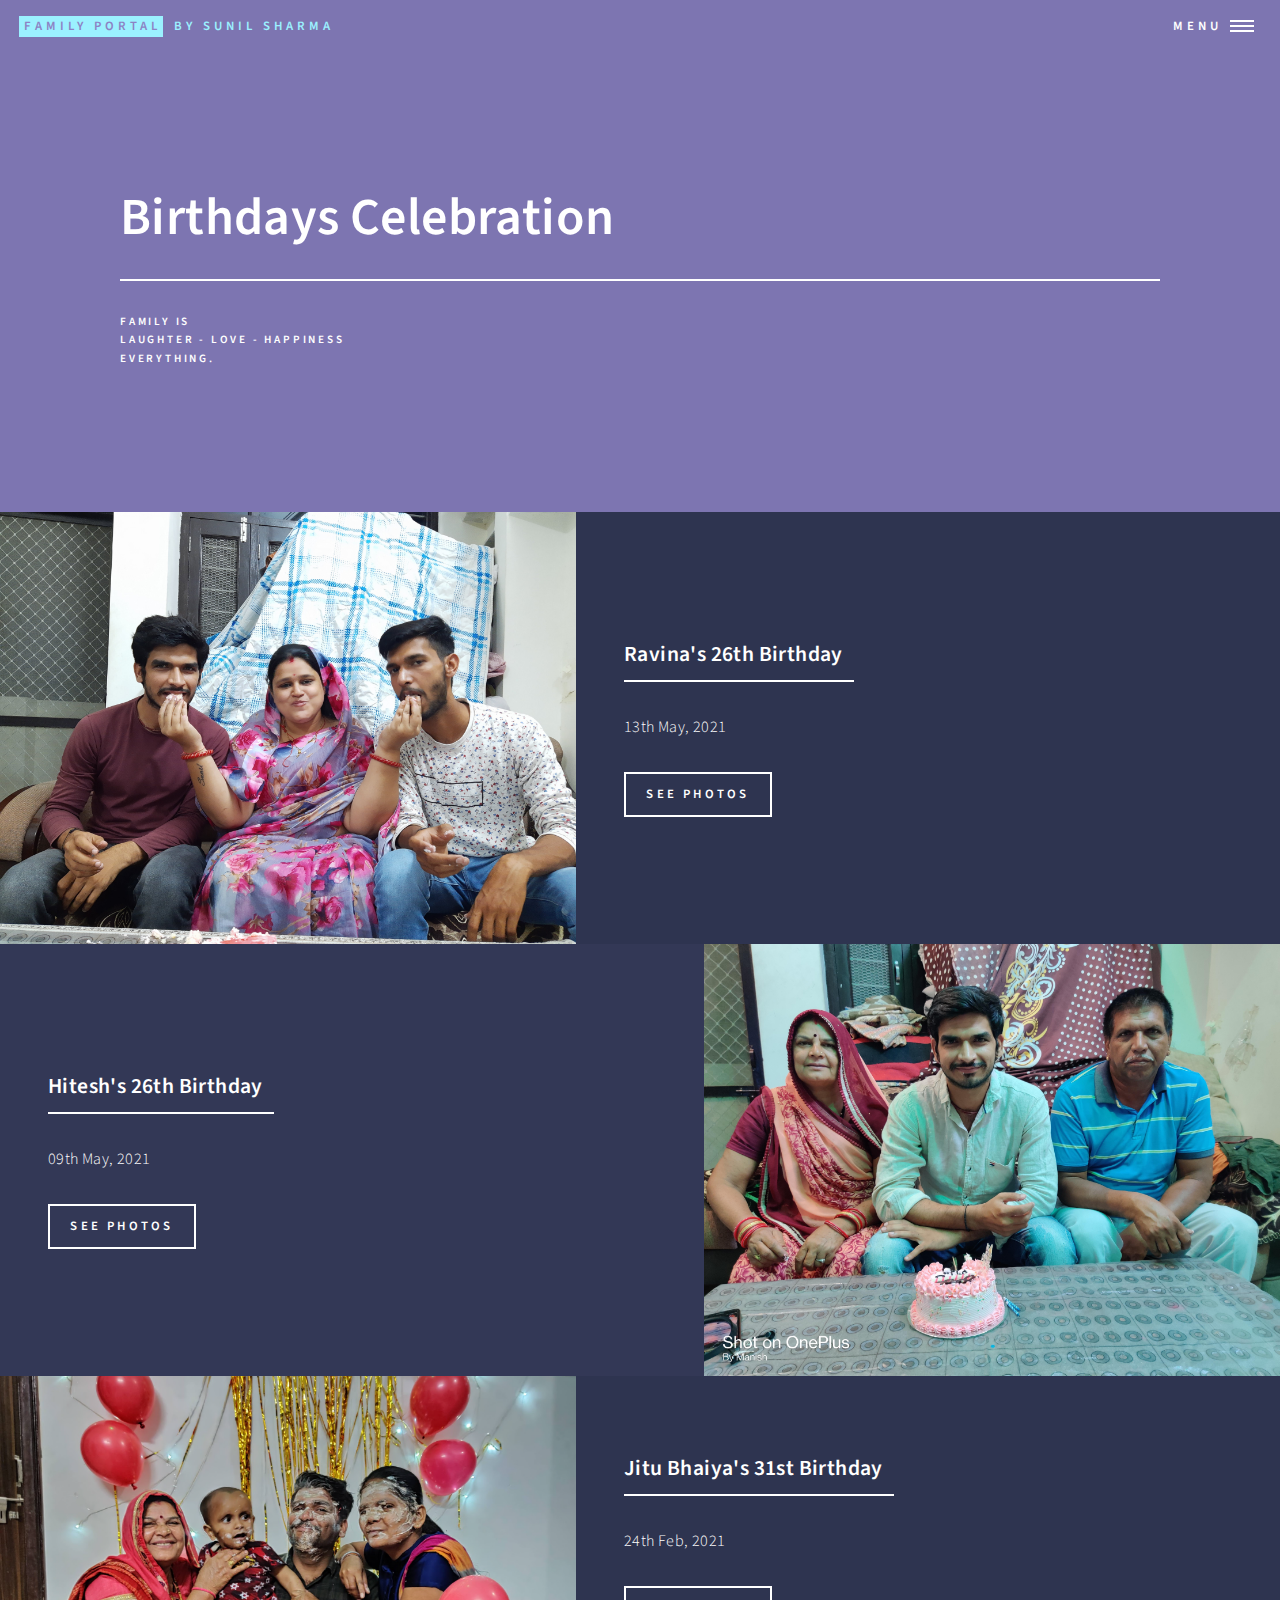
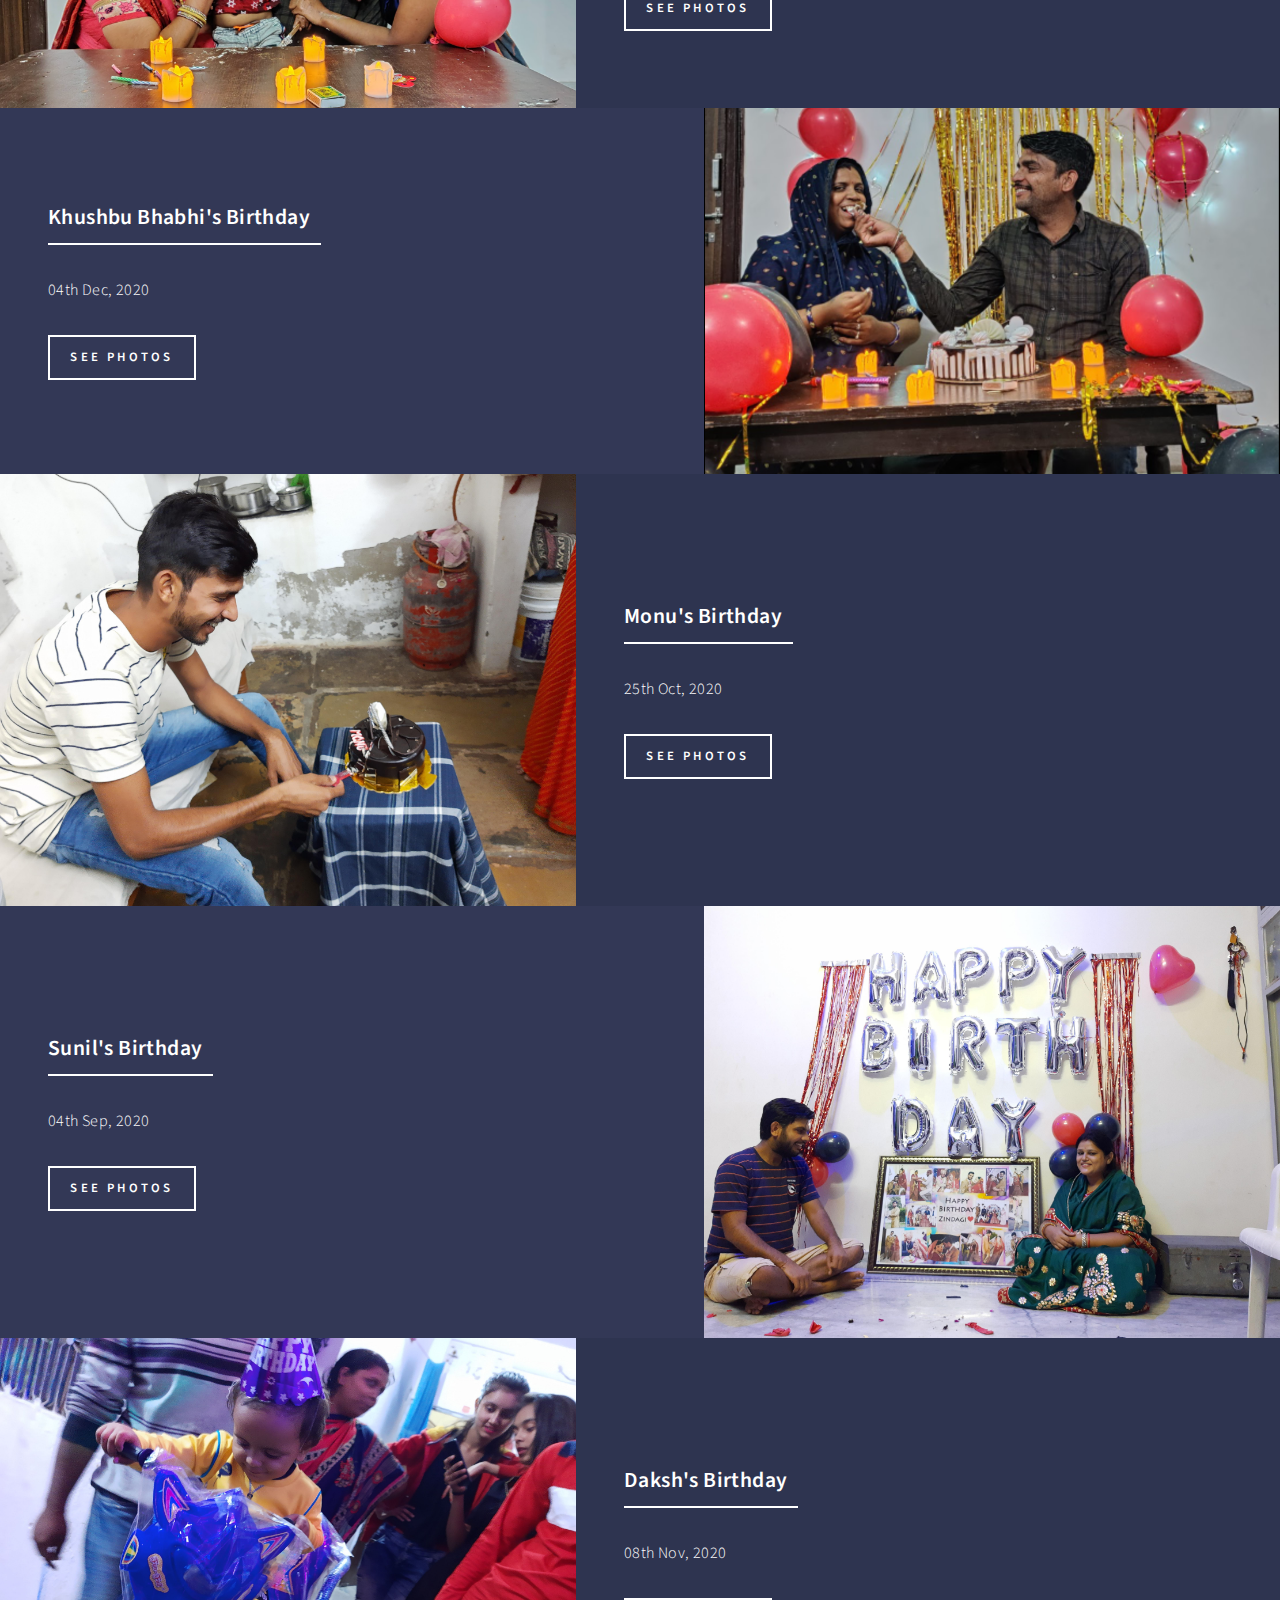
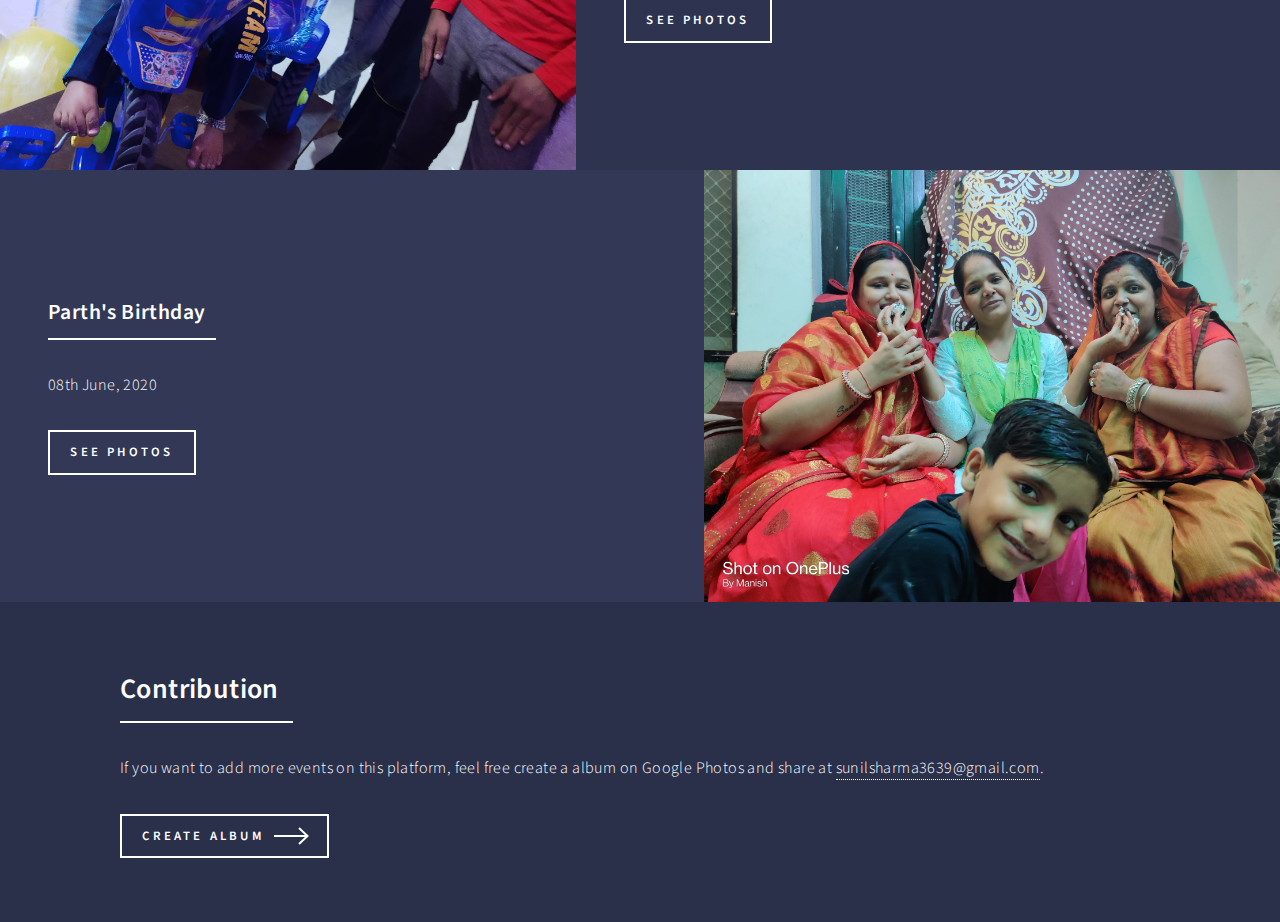
==== birthdays.html @ 85d44182 "upto new changes" ====
<!DOCTYPE HTML>
<!--
	Forty by HTML5 UP
	html5up.net | @ajlkn
	Free for personal and commercial use under the CCA 3.0 license (html5up.net/license)
-->
<html>
	<head>
		<title>Birthdays</title>
		<meta charset="utf-8" />
		<meta name="viewport" content="width=device-width, initial-scale=1, user-scalable=no" />
		<link rel="stylesheet" href="assets/css/main.css" />
		<noscript><link rel="stylesheet" href="assets/css/noscript.css" /></noscript>
		<!-- Global site tag (gtag.js) - Google Analytics -->
<script async src="https://www.googletagmanager.com/gtag/js?id=G-GB2137MVP3"></script>
<script>
  window.dataLayer = window.dataLayer || [];
  function gtag(){dataLayer.push(arguments);}
  gtag('js', new Date());

  gtag('config', 'G-GB2137MVP3');
</script>
	</head>
	<body class="is-preload">

		<!-- Wrapper -->
			<div id="wrapper" class="birthdays">

				<!-- Header -->
				<!-- Note: The "styleN" class below should match that of the banner element. -->
					<header id="header" class="alt style2">
						<a href="index.html" class="logo"><strong>Family Portal</strong> <span>by Sunil Sharma</span></a>
						<nav>
							<a href="#menu">Menu</a>
						</nav>
					</header>

				<!-- Menu -->
					<nav id="menu">
						<ul class="links">
							<li><a href="index.html">Home</a></li>
							<li><a href="wedding_2020.html">Wedding 2020</a></li>
							<li><a class="button primary" href="birthdays.html"> Birthdays </a></li>
							<li><a href="ganpati.html"> Ganpati Celebrations </a></li>
							<li><a href="holi.html"> Holi Celebrations </a></li>
							<li><a href="gallery.html"> Gallery </a></li>
						</ul>
						<ul class="actions stacked">
							<li><a href="index.html" class="button primary fit">Celebrations</a></li>
						</ul>
					</nav>

				<!-- Banner -->
				<!-- Note: The "styleN" class below should match that of the header element. -->
					<section id="banner" class="style2 events">
						<div class="inner">
							<span class="image">
								<img src="images/43.png" alt="" />
							</span>
							<header class="major">
								<h1>Birthdays Celebration</h1>
							</header>
							<div class="content">
								<p>Family is <br />Laughter - Love - Happiness<br />
								Everything.</p>
							</div>
						</div>
					</section>

				<!-- Main -->
					<div id="main">

						<!-- One -->
						<!-- Two -->
							<section id="two" class="spotlights">
								<section>
									<a href="https://photos.app.goo.gl/731vSK14sUDqkmtu6" target="_blank" class="image">
										<img src="images/52.jpg" alt="" data-position="25% 25%" />
									</a>
									<div class="content">
										<div class="inner">
											<header class="major">
												<h3>Ravina's 26th Birthday</h3>
											</header>
											<p>13th May, 2021</p>
											<ul class="actions">
												<li><a href="https://photos.app.goo.gl/731vSK14sUDqkmtu6" target="_blank" class="button">See Photos</a></li>
											</ul>
										</div>
									</div>
								</section>
								<section>
									<a href="https://photos.app.goo.gl/rvfYFgVYgpkLjATo7" target="_blank" class="image">
										<img src="images/53.jpg" alt="" data-position="top center" />
									</a>
									<div class="content">
										<div class="inner">
											<header class="major">
												<h3>Hitesh's 26th Birthday</h3>
											</header>
											<p>09th May, 2021</p>
											<ul class="actions">
												<li><a href="https://photos.app.goo.gl/rvfYFgVYgpkLjATo7" target="_blank" class="button">See Photos</a></li>
											</ul>
										</div>
									</div>
								</section>
								<section>
									<a href="https://photos.app.goo.gl/TH1mSd4Zni5GgW1C6" target="_blank" class="image">
										<img src="images/54.png" alt="" data-position="25% 25%" />
									</a>
									<div class="content">
										<div class="inner">
											<header class="major">
												<h3>Jitu Bhaiya's 31st Birthday </h3>
											</header>
											<p>24th Feb, 2021</p>
											<ul class="actions">
												<li><a href="https://photos.app.goo.gl/TH1mSd4Zni5GgW1C6" target="_blank" class="button">See Photos</a></li>
											</ul>
										</div>
									</div>
								</section>
								<section>
									<a href="https://photos.app.goo.gl/S5v5hvWn1fpJy8rs9" target="_blank" class="image">
										<img src="images/50.png" alt="" data-position="25% 25%" />
									</a>
									<div class="content">
										<div class="inner">
											<header class="major">
												<h3>Khushbu Bhabhi's Birthday</h3>
											</header>
											<p>04th Dec, 2020</p>
											<ul class="actions">
												<li><a href="https://photos.app.goo.gl/S5v5hvWn1fpJy8rs9" target="_blank" class="button">See Photos</a></li>
											</ul>
										</div>
									</div>
								</section>
								<section>
									<a href="#" target="_blank" class="image">
										<img src="images/48.jpg" alt="" data-position="25% 25%" />
									</a>
									<div class="content">
										<div class="inner">
											<header class="major">
												<h3>Monu's Birthday</h3>
											</header>
											<p>25th Oct, 2020</p>
											<ul class="actions">
												<li><a href="https://photos.app.goo.gl/1Pth8WCf8wimf5Ju7" target="_blank" class="button">See Photos</a></li>
											</ul>
										</div>
									</div>
								</section>
								<section>
									<a href="https://photos.app.goo.gl/zeiMPBPeer7FUP8E9" target="_blank" class="image">
										<img src="images/51.jpg" alt="" data-position="25% 25%" />
									</a>
									<div class="content">
										<div class="inner">
											<header class="major">
												<h3>Sunil's Birthday</h3>
											</header>
											<p>04th Sep, 2020</p>
											<ul class="actions">
												<li><a href="https://photos.app.goo.gl/zeiMPBPeer7FUP8E9" target="_blank" class="button">See Photos</a></li>
											</ul>
										</div>
									</div>
								</section>
								
								<section>
									<a href="https://photos.app.goo.gl/ToiJYkPBXb6eYJq28" target="_blank" class="image">
										<img src="images/55.jpg" alt="" data-position="25% 25%" />
									</a>
									<div class="content">
										<div class="inner">
											<header class="major">
												<h3>Daksh's Birthday</h3>
											</header>
											<p>08th Nov, 2020</p>
											<ul class="actions">
												<li><a href="https://photos.app.goo.gl/ToiJYkPBXb6eYJq28" target="_blank" class="button">See Photos</a></li>
											</ul>
										</div>
									</div>
								</section>	
								<section>
									<a href="https://photos.app.goo.gl/ToiJYkPBXb6eYJq28" target="_blank" class="image">
										<img src="images/56.jpg" alt="" data-position="25% 25%" />
									</a>
									<div class="content">
										<div class="inner">
											<header class="major">
												<h3>Parth's Birthday</h3>
											</header>
											<p>08th June, 2020</p>
											<ul class="actions">
												<li><a href="https://photos.app.goo.gl/ToiJYkPBXb6eYJq28" target="_blank" class="button">See Photos</a></li>
											</ul>
										</div>
									</div>
								</section>	
							</section>


						<!-- Three -->
							<section id="three">
								<div class="inner">
									<header class="major">
										<h2>Contribution</h2>
									</header>
									<p>If you want to add more events on this platform, feel free create a album on Google Photos and share at <a href="mailto: sunilsharma3639@gmail.com">sunilsharma3639@gmail.com</a>.</p>
									<ul class="actions">
										<li><a href="https://photos.google.com" target="_blank" class="button next">Create Album</a></li>
									</ul>
								</div>
							</section>

					</div>
				<!-- 
									<section id="contact">
						<div class="inner">
							<section>
								<form method="post" action="#">
									<div class="fields">
										<div class="field half">
											<label for="name">Name</label>
											<input type="text" name="name" id="name" />
										</div>
										<div class="field half">
											<label for="email">Email</label>
											<input type="text" name="email" id="email" />
										</div>
										<div class="field">
											<label for="message">Message</label>
											<textarea name="message" id="message" rows="6"></textarea>
										</div>
									</div>
									<ul class="actions">
										<li><input type="submit" value="Send Message" class="primary" /></li>
										<li><input type="reset" value="Clear" /></li>
									</ul>
								</form>
							</section>
							<section class="split">
								<section>
									<div class="contact-method">
										<span class="icon solid alt fa-envelope"></span>
										<h3>Email</h3>
										<a href="#">information@untitled.tld</a>
									</div>
								</section>
								<section>
									<div class="contact-method">
										<span class="icon solid alt fa-phone"></span>
										<h3>Phone</h3>
										<span>(000) 000-0000 x12387</span>
									</div>
								</section>
								<section>
									<div class="contact-method">
										<span class="icon solid alt fa-home"></span>
										<h3>Address</h3>
										<span>1234 Somewhere Road #5432<br />
										Nashville, TN 00000<br />
										United States of America</span>
									</div>
								</section>
							</section>
						</div>
					</section>

				//Footer 
								
					<footer id="footer">
						<div class="inner">
							<ul class="icons">
								<li><a href="#" class="icon brands alt fa-twitter"><span class="label">Twitter</span></a></li>
								<li><a href="#" class="icon brands alt fa-facebook-f"><span class="label">Facebook</span></a></li>
								<li><a href="#" class="icon brands alt fa-instagram"><span class="label">Instagram</span></a></li>
								<li><a href="#" class="icon brands alt fa-github"><span class="label">GitHub</span></a></li>
								<li><a href="#" class="icon brands alt fa-linkedin-in"><span class="label">LinkedIn</span></a></li>
							</ul>
							<ul class="copyright">
								<li>&copy; Untitled</li><li>Design: <a href="https://html5up.net">HTML5 UP</a></li>
							</ul>
						</div>
					</footer>
					 -->

			</div>

		<!-- Scripts -->
			<script src="assets/js/jquery.min.js"></script>
			<script src="assets/js/jquery.scrolly.min.js"></script>
			<script src="assets/js/jquery.scrollex.min.js"></script>
			<script src="assets/js/browser.min.js"></script>
			<script src="assets/js/breakpoints.min.js"></script>
			<script src="assets/js/util.js"></script>
			<script src="assets/js/main.js"></script>

	</body>
</html>
---- assets/css/main.css ----
@import url(fontawesome-all.min.css);
@import url("https://fonts.googleapis.com/css?family=Source+Sans+Pro:300,300italic,600,600italic");

/*
	Forty by HTML5 UP
	html5up.net | @ajlkn
	Free for personal and commercial use under the CCA 3.0 license (html5up.net/license)
*/

html, body, div, span, applet, object,
iframe, h1, h2, h3, h4, h5, h6, p, blockquote,
pre, a, abbr, acronym, address, big, cite,
code, del, dfn, em, img, ins, kbd, q, s, samp,
small, strike, strong, sub, sup, tt, var, b,
u, i, center, dl, dt, dd, ol, ul, li, fieldset,
form, label, legend, table, caption, tbody,
tfoot, thead, tr, th, td, article, aside,
canvas, details, embed, figure, figcaption,
footer, header, hgroup, menu, nav, output, ruby,
section, summary, time, mark, audio, video {
	margin: 0;
	padding: 0;
	border: 0;
	font-size: 100%;
	font: inherit;
	vertical-align: baseline;}

article, aside, details, figcaption, figure,
footer, header, hgroup, menu, nav, section {
	display: block;}

body {
	line-height: 1;
}

ol, ul {
	list-style: none;
}

blockquote, q {
	quotes: none;
}

	blockquote:before, blockquote:after, q:before, q:after {
		content: '';
		content: none;
	}

table {
	border-collapse: collapse;
	border-spacing: 0;
}

body {
	-webkit-text-size-adjust: none;
}

mark {
	background-color: transparent;
	color: inherit;
}

input::-moz-focus-inner {
	border: 0;
	padding: 0;
}

input, select, textarea {
	-moz-appearance: none;
	-webkit-appearance: none;
	-ms-appearance: none;
	appearance: none;
}

/* Basic */

	@-ms-viewport {
		width: device-width;
	}

	body {
		-ms-overflow-style: scrollbar;
	}

	@media screen and (max-width: 480px) {

		html, body {
			min-width: 320px;
		}

	}

	html {
		box-sizing: border-box;
	}

	*, *:before, *:after {
		box-sizing: inherit;
	}

	body {
		background: #242943;
	}

		body.is-preload *, body.is-preload *:before, body.is-preload *:after {
			-moz-animation: none !important;
			-webkit-animation: none !important;
			-ms-animation: none !important;
			animation: none !important;
			-moz-transition: none !important;
			-webkit-transition: none !important;
			-ms-transition: none !important;
			transition: none !important;
		}

/* Type */

	body, input, select, textarea {
		color: #ffffff;
		font-family: "Source Sans Pro", Helvetica, sans-serif;
		font-size: 17pt;
		font-weight: 300;
		letter-spacing: 0.025em;
		line-height: 1.65;
	}

		@media screen and (max-width: 1680px) {

			body, input, select, textarea {
				font-size: 14pt;
			}

		}

		@media screen and (max-width: 1280px) {

			body, input, select, textarea {
				font-size: 12pt;
			}

		}

		@media screen and (max-width: 360px) {

			body, input, select, textarea {
				font-size: 11pt;
			}

		}

	a {
		-moz-transition: color 0.2s ease-in-out, border-bottom-color 0.2s ease-in-out;
		-webkit-transition: color 0.2s ease-in-out, border-bottom-color 0.2s ease-in-out;
		-ms-transition: color 0.2s ease-in-out, border-bottom-color 0.2s ease-in-out;
		transition: color 0.2s ease-in-out, border-bottom-color 0.2s ease-in-out;
		border-bottom: dotted 1px;
		color: inherit;
		text-decoration: none;
	}

		a:hover {
			border-bottom-color: transparent;
			color: #9bf1ff !important;
		}

		a:active {
			color: #53e3fb !important;
		}

	strong, b {
		color: #ffffff;
		font-weight: 600;
	}

	em, i {
		font-style: italic;
	}

	p {
		margin: 0 0 2em 0;
	}

	h1, h2, h3, h4, h5, h6 {
		color: #ffffff;
		font-weight: 600;
		line-height: 1.65;
		margin: 0 0 1em 0;
	}

		h1 a, h2 a, h3 a, h4 a, h5 a, h6 a {
			color: inherit;
			border-bottom: 0;
		}

	h1 {
		font-size: 2.5em;
	}

	h2 {
		font-size: 1.75em;
	}

	h3 {
		font-size: 1.35em;
	}

	h4 {
		font-size: 1.1em;
	}

	h5 {
		font-size: 0.9em;
	}

	h6 {
		font-size: 0.7em;
	}

	@media screen and (max-width: 736px) {

		h1 {
			font-size: 2em;
		}

		h2 {
			font-size: 1.5em;
		}

		h3 {
			font-size: 1.25em;
		}

	}

	sub {
		font-size: 0.8em;
		position: relative;
		top: 0.5em;
	}

	sup {
		font-size: 0.8em;
		position: relative;
		top: -0.5em;
	}

	blockquote {
		border-left: solid 4px rgba(212, 212, 255, 0.1);
		font-style: italic;
		margin: 0 0 2em 0;
		padding: 0.5em 0 0.5em 2em;
	}

	code {
		background: rgba(212, 212, 255, 0.035);
		font-family: "Courier New", monospace;
		font-size: 0.9em;
		margin: 0 0.25em;
		padding: 0.25em 0.65em;
	}

	pre {
		-webkit-overflow-scrolling: touch;
		font-family: "Courier New", monospace;
		font-size: 0.9em;
		margin: 0 0 2em 0;
	}

		pre code {
			display: block;
			line-height: 1.75;
			padding: 1em 1.5em;
			overflow-x: auto;
		}

	hr {
		border: 0;
		border-bottom: solid 1px rgba(212, 212, 255, 0.1);
		margin: 2em 0;
	}

		hr.major {
			margin: 3em 0;
		}

	.align-left {
		text-align: left;
	}

	.align-center {
		text-align: center;
	}

	.align-right {
		text-align: right;
	}

/* Row */

	.row {
		display: flex;
		flex-wrap: wrap;
		box-sizing: border-box;
		align-items: stretch;
	}

		.row > * {
			box-sizing: border-box;
		}

		.row.gtr-uniform > * > :last-child {
			margin-bottom: 0;
		}

		.row.aln-left {
			justify-content: flex-start;
		}

		.row.aln-center {
			justify-content: center;
		}

		.row.aln-right {
			justify-content: flex-end;
		}

		.row.aln-top {
			align-items: flex-start;
		}

		.row.aln-middle {
			align-items: center;
		}

		.row.aln-bottom {
			align-items: flex-end;
		}

		.row > .imp {
			order: -1;
		}

		.row > .col-1 {
			width: 8.33333%;
		}

		.row > .off-1 {
			margin-left: 8.33333%;
		}

		.row > .col-2 {
			width: 16.66667%;
		}

		.row > .off-2 {
			margin-left: 16.66667%;
		}

		.row > .col-3 {
			width: 25%;
		}

		.row > .off-3 {
			margin-left: 25%;
		}

		.row > .col-4 {
			width: 33.33333%;
		}

		.row > .off-4 {
			margin-left: 33.33333%;
		}

		.row > .col-5 {
			width: 41.66667%;
		}

		.row > .off-5 {
			margin-left: 41.66667%;
		}

		.row > .col-6 {
			width: 50%;
		}

		.row > .off-6 {
			margin-left: 50%;
		}

		.row > .col-7 {
			width: 58.33333%;
		}

		.row > .off-7 {
			margin-left: 58.33333%;
		}

		.row > .col-8 {
			width: 66.66667%;
		}

		.row > .off-8 {
			margin-left: 66.66667%;
		}

		.row > .col-9 {
			width: 75%;
		}

		.row > .off-9 {
			margin-left: 75%;
		}

		.row > .col-10 {
			width: 83.33333%;
		}

		.row > .off-10 {
			margin-left: 83.33333%;
		}

		.row > .col-11 {
			width: 91.66667%;
		}

		.row > .off-11 {
			margin-left: 91.66667%;
		}

		.row > .col-12 {
			width: 100%;
		}

		.row > .off-12 {
			margin-left: 100%;
		}

		.row.gtr-0 {
			margin-top: 0;
			margin-left: 0em;
		}

			.row.gtr-0 > * {
				padding: 0 0 0 0em;
			}

			.row.gtr-0.gtr-uniform {
				margin-top: 0em;
			}

				.row.gtr-0.gtr-uniform > * {
					padding-top: 0em;
				}

		.row.gtr-25 {
			margin-top: 0;
			margin-left: -0.5em;
		}

			.row.gtr-25 > * {
				padding: 0 0 0 0.5em;
			}

			.row.gtr-25.gtr-uniform {
				margin-top: -0.5em;
			}

				.row.gtr-25.gtr-uniform > * {
					padding-top: 0.5em;
				}

		.row.gtr-50 {
			margin-top: 0;
			margin-left: -1em;
		}

			.row.gtr-50 > * {
				padding: 0 0 0 1em;
			}

			.row.gtr-50.gtr-uniform {
				margin-top: -1em;
			}

				.row.gtr-50.gtr-uniform > * {
					padding-top: 1em;
				}

		.row {
			margin-top: 0;
			margin-left: -2em;
		}

			.row > * {
				padding: 0 0 0 2em;
			}

			.row.gtr-uniform {
				margin-top: -2em;
			}

				.row.gtr-uniform > * {
					padding-top: 2em;
				}

		.row.gtr-150 {
			margin-top: 0;
			margin-left: -3em;
		}

			.row.gtr-150 > * {
				padding: 0 0 0 3em;
			}

			.row.gtr-150.gtr-uniform {
				margin-top: -3em;
			}

				.row.gtr-150.gtr-uniform > * {
					padding-top: 3em;
				}

		.row.gtr-200 {
			margin-top: 0;
			margin-left: -4em;
		}

			.row.gtr-200 > * {
				padding: 0 0 0 4em;
			}

			.row.gtr-200.gtr-uniform {
				margin-top: -4em;
			}

				.row.gtr-200.gtr-uniform > * {
					padding-top: 4em;
				}

		@media screen and (max-width: 1680px) {

			.row {
				display: flex;
				flex-wrap: wrap;
				box-sizing: border-box;
				align-items: stretch;
			}

				.row > * {
					box-sizing: border-box;
				}

				.row.gtr-uniform > * > :last-child {
					margin-bottom: 0;
				}

				.row.aln-left {
					justify-content: flex-start;
				}

				.row.aln-center {
					justify-content: center;
				}

				.row.aln-right {
					justify-content: flex-end;
				}

				.row.aln-top {
					align-items: flex-start;
				}

				.row.aln-middle {
					align-items: center;
				}

				.row.aln-bottom {
					align-items: flex-end;
				}

				.row > .imp-xlarge {
					order: -1;
				}

				.row > .col-1-xlarge {
					width: 8.33333%;
				}

				.row > .off-1-xlarge {
					margin-left: 8.33333%;
				}

				.row > .col-2-xlarge {
					width: 16.66667%;
				}

				.row > .off-2-xlarge {
					margin-left: 16.66667%;
				}

				.row > .col-3-xlarge {
					width: 25%;
				}

				.row > .off-3-xlarge {
					margin-left: 25%;
				}

				.row > .col-4-xlarge {
					width: 33.33333%;
				}

				.row > .off-4-xlarge {
					margin-left: 33.33333%;
				}

				.row > .col-5-xlarge {
					width: 41.66667%;
				}

				.row > .off-5-xlarge {
					margin-left: 41.66667%;
				}

				.row > .col-6-xlarge {
					width: 50%;
				}

				.row > .off-6-xlarge {
					margin-left: 50%;
				}

				.row > .col-7-xlarge {
					width: 58.33333%;
				}

				.row > .off-7-xlarge {
					margin-left: 58.33333%;
				}

				.row > .col-8-xlarge {
					width: 66.66667%;
				}

				.row > .off-8-xlarge {
					margin-left: 66.66667%;
				}

				.row > .col-9-xlarge {
					width: 75%;
				}

				.row > .off-9-xlarge {
					margin-left: 75%;
				}

				.row > .col-10-xlarge {
					width: 83.33333%;
				}

				.row > .off-10-xlarge {
					margin-left: 83.33333%;
				}

				.row > .col-11-xlarge {
					width: 91.66667%;
				}

				.row > .off-11-xlarge {
					margin-left: 91.66667%;
				}

				.row > .col-12-xlarge {
					width: 100%;
				}

				.row > .off-12-xlarge {
					margin-left: 100%;
				}

				.row.gtr-0 {
					margin-top: 0;
					margin-left: 0em;
				}

					.row.gtr-0 > * {
						padding: 0 0 0 0em;
					}

					.row.gtr-0.gtr-uniform {
						margin-top: 0em;
					}

						.row.gtr-0.gtr-uniform > * {
							padding-top: 0em;
						}

				.row.gtr-25 {
					margin-top: 0;
					margin-left: -0.5em;
				}

					.row.gtr-25 > * {
						padding: 0 0 0 0.5em;
					}

					.row.gtr-25.gtr-uniform {
						margin-top: -0.5em;
					}

						.row.gtr-25.gtr-uniform > * {
							padding-top: 0.5em;
						}

				.row.gtr-50 {
					margin-top: 0;
					margin-left: -1em;
				}

					.row.gtr-50 > * {
						padding: 0 0 0 1em;
					}

					.row.gtr-50.gtr-uniform {
						margin-top: -1em;
					}

						.row.gtr-50.gtr-uniform > * {
							padding-top: 1em;
						}

				.row {
					margin-top: 0;
					margin-left: -2em;
				}

					.row > * {
						padding: 0 0 0 2em;
					}

					.row.gtr-uniform {
						margin-top: -2em;
					}

						.row.gtr-uniform > * {
							padding-top: 2em;
						}

				.row.gtr-150 {
					margin-top: 0;
					margin-left: -3em;
				}

					.row.gtr-150 > * {
						padding: 0 0 0 3em;
					}

					.row.gtr-150.gtr-uniform {
						margin-top: -3em;
					}

						.row.gtr-150.gtr-uniform > * {
							padding-top: 3em;
						}

				.row.gtr-200 {
					margin-top: 0;
					margin-left: -4em;
				}

					.row.gtr-200 > * {
						padding: 0 0 0 4em;
					}

					.row.gtr-200.gtr-uniform {
						margin-top: -4em;
					}

						.row.gtr-200.gtr-uniform > * {
							padding-top: 4em;
						}

		}

		@media screen and (max-width: 1280px) {

			.row {
				display: flex;
				flex-wrap: wrap;
				box-sizing: border-box;
				align-items: stretch;
			}

				.row > * {
					box-sizing: border-box;
				}

				.row.gtr-uniform > * > :last-child {
					margin-bottom: 0;
				}

				.row.aln-left {
					justify-content: flex-start;
				}

				.row.aln-center {
					justify-content: center;
				}

				.row.aln-right {
					justify-content: flex-end;
				}

				.row.aln-top {
					align-items: flex-start;
				}

				.row.aln-middle {
					align-items: center;
				}

				.row.aln-bottom {
					align-items: flex-end;
				}

				.row > .imp-large {
					order: -1;
				}

				.row > .col-1-large {
					width: 8.33333%;
				}

				.row > .off-1-large {
					margin-left: 8.33333%;
				}

				.row > .col-2-large {
					width: 16.66667%;
				}

				.row > .off-2-large {
					margin-left: 16.66667%;
				}

				.row > .col-3-large {
					width: 25%;
				}

				.row > .off-3-large {
					margin-left: 25%;
				}

				.row > .col-4-large {
					width: 33.33333%;
				}

				.row > .off-4-large {
					margin-left: 33.33333%;
				}

				.row > .col-5-large {
					width: 41.66667%;
				}

				.row > .off-5-large {
					margin-left: 41.66667%;
				}

				.row > .col-6-large {
					width: 50%;
				}

				.row > .off-6-large {
					margin-left: 50%;
				}

				.row > .col-7-large {
					width: 58.33333%;
				}

				.row > .off-7-large {
					margin-left: 58.33333%;
				}

				.row > .col-8-large {
					width: 66.66667%;
				}

				.row > .off-8-large {
					margin-left: 66.66667%;
				}

				.row > .col-9-large {
					width: 75%;
				}

				.row > .off-9-large {
					margin-left: 75%;
				}

				.row > .col-10-large {
					width: 83.33333%;
				}

				.row > .off-10-large {
					margin-left: 83.33333%;
				}

				.row > .col-11-large {
					width: 91.66667%;
				}

				.row > .off-11-large {
					margin-left: 91.66667%;
				}

				.row > .col-12-large {
					width: 100%;
				}

				.row > .off-12-large {
					margin-left: 100%;
				}

				.row.gtr-0 {
					margin-top: 0;
					margin-left: 0em;
				}

					.row.gtr-0 > * {
						padding: 0 0 0 0em;
					}

					.row.gtr-0.gtr-uniform {
						margin-top: 0em;
					}

						.row.gtr-0.gtr-uniform > * {
							padding-top: 0em;
						}

				.row.gtr-25 {
					margin-top: 0;
					margin-left: -0.375em;
				}

					.row.gtr-25 > * {
						padding: 0 0 0 0.375em;
					}

					.row.gtr-25.gtr-uniform {
						margin-top: -0.375em;
					}

						.row.gtr-25.gtr-uniform > * {
							padding-top: 0.375em;
						}

				.row.gtr-50 {
					margin-top: 0;
					margin-left: -0.75em;
				}

					.row.gtr-50 > * {
						padding: 0 0 0 0.75em;
					}

					.row.gtr-50.gtr-uniform {
						margin-top: -0.75em;
					}

						.row.gtr-50.gtr-uniform > * {
							padding-top: 0.75em;
						}

				.row {
					margin-top: 0;
					margin-left: -1.5em;
				}

					.row > * {
						padding: 0 0 0 1.5em;
					}

					.row.gtr-uniform {
						margin-top: -1.5em;
					}

						.row.gtr-uniform > * {
							padding-top: 1.5em;
						}

				.row.gtr-150 {
					margin-top: 0;
					margin-left: -2.25em;
				}

					.row.gtr-150 > * {
						padding: 0 0 0 2.25em;
					}

					.row.gtr-150.gtr-uniform {
						margin-top: -2.25em;
					}

						.row.gtr-150.gtr-uniform > * {
							padding-top: 2.25em;
						}

				.row.gtr-200 {
					margin-top: 0;
					margin-left: -3em;
				}

					.row.gtr-200 > * {
						padding: 0 0 0 3em;
					}

					.row.gtr-200.gtr-uniform {
						margin-top: -3em;
					}

						.row.gtr-200.gtr-uniform > * {
							padding-top: 3em;
						}

		}

		@media screen and (max-width: 980px) {

			.row {
				display: flex;
				flex-wrap: wrap;
				box-sizing: border-box;
				align-items: stretch;
			}

				.row > * {
					box-sizing: border-box;
				}

				.row.gtr-uniform > * > :last-child {
					margin-bottom: 0;
				}

				.row.aln-left {
					justify-content: flex-start;
				}

				.row.aln-center {
					justify-content: center;
				}

				.row.aln-right {
					justify-content: flex-end;
				}

				.row.aln-top {
					align-items: flex-start;
				}

				.row.aln-middle {
					align-items: center;
				}

				.row.aln-bottom {
					align-items: flex-end;
				}

				.row > .imp-medium {
					order: -1;
				}

				.row > .col-1-medium {
					width: 8.33333%;
				}

				.row > .off-1-medium {
					margin-left: 8.33333%;
				}

				.row > .col-2-medium {
					width: 16.66667%;
				}

				.row > .off-2-medium {
					margin-left: 16.66667%;
				}

				.row > .col-3-medium {
					width: 25%;
				}

				.row > .off-3-medium {
					margin-left: 25%;
				}

				.row > .col-4-medium {
					width: 33.33333%;
				}

				.row > .off-4-medium {
					margin-left: 33.33333%;
				}

				.row > .col-5-medium {
					width: 41.66667%;
				}

				.row > .off-5-medium {
					margin-left: 41.66667%;
				}

				.row > .col-6-medium {
					width: 50%;
				}

				.row > .off-6-medium {
					margin-left: 50%;
				}

				.row > .col-7-medium {
					width: 58.33333%;
				}

				.row > .off-7-medium {
					margin-left: 58.33333%;
				}

				.row > .col-8-medium {
					width: 66.66667%;
				}

				.row > .off-8-medium {
					margin-left: 66.66667%;
				}

				.row > .col-9-medium {
					width: 75%;
				}

				.row > .off-9-medium {
					margin-left: 75%;
				}

				.row > .col-10-medium {
					width: 83.33333%;
				}

				.row > .off-10-medium {
					margin-left: 83.33333%;
				}

				.row > .col-11-medium {
					width: 91.66667%;
				}

				.row > .off-11-medium {
					margin-left: 91.66667%;
				}

				.row > .col-12-medium {
					width: 100%;
				}

				.row > .off-12-medium {
					margin-left: 100%;
				}

				.row.gtr-0 {
					margin-top: 0;
					margin-left: 0em;
				}

					.row.gtr-0 > * {
						padding: 0 0 0 0em;
					}

					.row.gtr-0.gtr-uniform {
						margin-top: 0em;
					}

						.row.gtr-0.gtr-uniform > * {
							padding-top: 0em;
						}

				.row.gtr-25 {
					margin-top: 0;
					margin-left: -0.375em;
				}

					.row.gtr-25 > * {
						padding: 0 0 0 0.375em;
					}

					.row.gtr-25.gtr-uniform {
						margin-top: -0.375em;
					}

						.row.gtr-25.gtr-uniform > * {
							padding-top: 0.375em;
						}

				.row.gtr-50 {
					margin-top: 0;
					margin-left: -0.75em;
				}

					.row.gtr-50 > * {
						padding: 0 0 0 0.75em;
					}

					.row.gtr-50.gtr-uniform {
						margin-top: -0.75em;
					}

						.row.gtr-50.gtr-uniform > * {
							padding-top: 0.75em;
						}

				.row {
					margin-top: 0;
					margin-left: -1.5em;
				}

					.row > * {
						padding: 0 0 0 1.5em;
					}

					.row.gtr-uniform {
						margin-top: -1.5em;
					}

						.row.gtr-uniform > * {
							padding-top: 1.5em;
						}

				.row.gtr-150 {
					margin-top: 0;
					margin-left: -2.25em;
				}

					.row.gtr-150 > * {
						padding: 0 0 0 2.25em;
					}

					.row.gtr-150.gtr-uniform {
						margin-top: -2.25em;
					}

						.row.gtr-150.gtr-uniform > * {
							padding-top: 2.25em;
						}

				.row.gtr-200 {
					margin-top: 0;
					margin-left: -3em;
				}

					.row.gtr-200 > * {
						padding: 0 0 0 3em;
					}

					.row.gtr-200.gtr-uniform {
						margin-top: -3em;
					}

						.row.gtr-200.gtr-uniform > * {
							padding-top: 3em;
						}

		}

		@media screen and (max-width: 736px) {

			.row {
				display: flex;
				flex-wrap: wrap;
				box-sizing: border-box;
				align-items: stretch;
			}

				.row > * {
					box-sizing: border-box;
				}

				.row.gtr-uniform > * > :last-child {
					margin-bottom: 0;
				}

				.row.aln-left {
					justify-content: flex-start;
				}

				.row.aln-center {
					justify-content: center;
				}

				.row.aln-right {
					justify-content: flex-end;
				}

				.row.aln-top {
					align-items: flex-start;
				}

				.row.aln-middle {
					align-items: center;
				}

				.row.aln-bottom {
					align-items: flex-end;
				}

				.row > .imp-small {
					order: -1;
				}

				.row > .col-1-small {
					width: 8.33333%;
				}

				.row > .off-1-small {
					margin-left: 8.33333%;
				}

				.row > .col-2-small {
					width: 16.66667%;
				}

				.row > .off-2-small {
					margin-left: 16.66667%;
				}

				.row > .col-3-small {
					width: 25%;
				}

				.row > .off-3-small {
					margin-left: 25%;
				}

				.row > .col-4-small {
					width: 33.33333%;
				}

				.row > .off-4-small {
					margin-left: 33.33333%;
				}

				.row > .col-5-small {
					width: 41.66667%;
				}

				.row > .off-5-small {
					margin-left: 41.66667%;
				}

				.row > .col-6-small {
					width: 50%;
				}

				.row > .off-6-small {
					margin-left: 50%;
				}

				.row > .col-7-small {
					width: 58.33333%;
				}

				.row > .off-7-small {
					margin-left: 58.33333%;
				}

				.row > .col-8-small {
					width: 66.66667%;
				}

				.row > .off-8-small {
					margin-left: 66.66667%;
				}

				.row > .col-9-small {
					width: 75%;
				}

				.row > .off-9-small {
					margin-left: 75%;
				}

				.row > .col-10-small {
					width: 83.33333%;
				}

				.row > .off-10-small {
					margin-left: 83.33333%;
				}

				.row > .col-11-small {
					width: 91.66667%;
				}

				.row > .off-11-small {
					margin-left: 91.66667%;
				}

				.row > .col-12-small {
					width: 100%;
				}

				.row > .off-12-small {
					margin-left: 100%;
				}

				.row.gtr-0 {
					margin-top: 0;
					margin-left: 0em;
				}

					.row.gtr-0 > * {
						padding: 0 0 0 0em;
					}

					.row.gtr-0.gtr-uniform {
						margin-top: 0em;
					}

						.row.gtr-0.gtr-uniform > * {
							padding-top: 0em;
						}

				.row.gtr-25 {
					margin-top: 0;
					margin-left: -0.3125em;
				}

					.row.gtr-25 > * {
						padding: 0 0 0 0.3125em;
					}

					.row.gtr-25.gtr-uniform {
						margin-top: -0.3125em;
					}

						.row.gtr-25.gtr-uniform > * {
							padding-top: 0.3125em;
						}

				.row.gtr-50 {
					margin-top: 0;
					margin-left: -0.625em;
				}

					.row.gtr-50 > * {
						padding: 0 0 0 0.625em;
					}

					.row.gtr-50.gtr-uniform {
						margin-top: -0.625em;
					}

						.row.gtr-50.gtr-uniform > * {
							padding-top: 0.625em;
						}

				.row {
					margin-top: 0;
					margin-left: -1.25em;
				}

					.row > * {
						padding: 0 0 0 1.25em;
					}

					.row.gtr-uniform {
						margin-top: -1.25em;
					}

						.row.gtr-uniform > * {
							padding-top: 1.25em;
						}

				.row.gtr-150 {
					margin-top: 0;
					margin-left: -1.875em;
				}

					.row.gtr-150 > * {
						padding: 0 0 0 1.875em;
					}

					.row.gtr-150.gtr-uniform {
						margin-top: -1.875em;
					}

						.row.gtr-150.gtr-uniform > * {
							padding-top: 1.875em;
						}

				.row.gtr-200 {
					margin-top: 0;
					margin-left: -2.5em;
				}

					.row.gtr-200 > * {
						padding: 0 0 0 2.5em;
					}

					.row.gtr-200.gtr-uniform {
						margin-top: -2.5em;
					}

						.row.gtr-200.gtr-uniform > * {
							padding-top: 2.5em;
						}

		}

		@media screen and (max-width: 480px) {

			.row {
				display: flex;
				flex-wrap: wrap;
				box-sizing: border-box;
				align-items: stretch;
			}

				.row > * {
					box-sizing: border-box;
				}

				.row.gtr-uniform > * > :last-child {
					margin-bottom: 0;
				}

				.row.aln-left {
					justify-content: flex-start;
				}

				.row.aln-center {
					justify-content: center;
				}

				.row.aln-right {
					justify-content: flex-end;
				}

				.row.aln-top {
					align-items: flex-start;
				}

				.row.aln-middle {
					align-items: center;
				}

				.row.aln-bottom {
					align-items: flex-end;
				}

				.row > .imp-xsmall {
					order: -1;
				}

				.row > .col-1-xsmall {
					width: 8.33333%;
				}

				.row > .off-1-xsmall {
					margin-left: 8.33333%;
				}

				.row > .col-2-xsmall {
					width: 16.66667%;
				}

				.row > .off-2-xsmall {
					margin-left: 16.66667%;
				}

				.row > .col-3-xsmall {
					width: 25%;
				}

				.row > .off-3-xsmall {
					margin-left: 25%;
				}

				.row > .col-4-xsmall {
					width: 33.33333%;
				}

				.row > .off-4-xsmall {
					margin-left: 33.33333%;
				}

				.row > .col-5-xsmall {
					width: 41.66667%;
				}

				.row > .off-5-xsmall {
					margin-left: 41.66667%;
				}

				.row > .col-6-xsmall {
					width: 50%;
				}

				.row > .off-6-xsmall {
					margin-left: 50%;
				}

				.row > .col-7-xsmall {
					width: 58.33333%;
				}

				.row > .off-7-xsmall {
					margin-left: 58.33333%;
				}

				.row > .col-8-xsmall {
					width: 66.66667%;
				}

				.row > .off-8-xsmall {
					margin-left: 66.66667%;
				}

				.row > .col-9-xsmall {
					width: 75%;
				}

				.row > .off-9-xsmall {
					margin-left: 75%;
				}

				.row > .col-10-xsmall {
					width: 83.33333%;
				}

				.row > .off-10-xsmall {
					margin-left: 83.33333%;
				}

				.row > .col-11-xsmall {
					width: 91.66667%;
				}

				.row > .off-11-xsmall {
					margin-left: 91.66667%;
				}

				.row > .col-12-xsmall {
					width: 100%;
				}

				.row > .off-12-xsmall {
					margin-left: 100%;
				}

				.row.gtr-0 {
					margin-top: 0;
					margin-left: 0em;
				}

					.row.gtr-0 > * {
						padding: 0 0 0 0em;
					}

					.row.gtr-0.gtr-uniform {
						margin-top: 0em;
					}

						.row.gtr-0.gtr-uniform > * {
							padding-top: 0em;
						}

				.row.gtr-25 {
					margin-top: 0;
					margin-left: -0.3125em;
				}

					.row.gtr-25 > * {
						padding: 0 0 0 0.3125em;
					}

					.row.gtr-25.gtr-uniform {
						margin-top: -0.3125em;
					}

						.row.gtr-25.gtr-uniform > * {
							padding-top: 0.3125em;
						}

				.row.gtr-50 {
					margin-top: 0;
					margin-left: -0.625em;
				}

					.row.gtr-50 > * {
						padding: 0 0 0 0.625em;
					}

					.row.gtr-50.gtr-uniform {
						margin-top: -0.625em;
					}

						.row.gtr-50.gtr-uniform > * {
							padding-top: 0.625em;
						}

				.row {
					margin-top: 0;
					margin-left: -1.25em;
				}

					.row > * {
						padding: 0 0 0 1.25em;
					}

					.row.gtr-uniform {
						margin-top: -1.25em;
					}

						.row.gtr-uniform > * {
							padding-top: 1.25em;
						}

				.row.gtr-150 {
					margin-top: 0;
					margin-left: -1.875em;
				}

					.row.gtr-150 > * {
						padding: 0 0 0 1.875em;
					}

					.row.gtr-150.gtr-uniform {
						margin-top: -1.875em;
					}

						.row.gtr-150.gtr-uniform > * {
							padding-top: 1.875em;
						}

				.row.gtr-200 {
					margin-top: 0;
					margin-left: -2.5em;
				}

					.row.gtr-200 > * {
						padding: 0 0 0 2.5em;
					}

					.row.gtr-200.gtr-uniform {
						margin-top: -2.5em;
					}

						.row.gtr-200.gtr-uniform > * {
							padding-top: 2.5em;
						}

		}

/* Section/Article */

	section.special, article.special {
		text-align: center;
	}

	header.major {
		width: -moz-max-content;
		width: -webkit-max-content;
		width: -ms-max-content;
		width: max-content;
		margin-bottom: 2em;
	}

		header.major > :first-child {
			margin-bottom: 0;
			width: calc(100% + 0.5em);
		}

			header.major > :first-child:after {
				content: '';
				background-color: #ffffff;
				display: block;
				height: 2px;
				margin: 0.325em 0 0.5em 0;
				width: 100%;
			}

		header.major > p {
			font-size: 0.7em;
			font-weight: 600;
			letter-spacing: 0.25em;
			margin-bottom: 0;
			text-transform: uppercase;
		}

		body.is-ie header.major > :first-child:after {
			max-width: 9em;
		}

		body.is-ie header.major > h1:after {
			max-width: 100% !important;
		}

	@media screen and (max-width: 736px) {

		header.major > p br {
			display: none;
		}

	}

/* Form */

	form {
		margin: 0 0 2em 0;
	}

		form > :last-child {
			margin-bottom: 0;
		}

		form > .fields {
			display: -moz-flex;
			display: -webkit-flex;
			display: -ms-flex;
			display: flex;
			-moz-flex-wrap: wrap;
			-webkit-flex-wrap: wrap;
			-ms-flex-wrap: wrap;
			flex-wrap: wrap;
			width: calc(100% + 3em);
			margin: -1.5em 0 2em -1.5em;
		}

			form > .fields > .field {
				-moz-flex-grow: 0;
				-webkit-flex-grow: 0;
				-ms-flex-grow: 0;
				flex-grow: 0;
				-moz-flex-shrink: 0;
				-webkit-flex-shrink: 0;
				-ms-flex-shrink: 0;
				flex-shrink: 0;
				padding: 1.5em 0 0 1.5em;
				width: calc(100% - 1.5em);
			}

				form > .fields > .field.half {
					width: calc(50% - 0.75em);
				}

				form > .fields > .field.third {
					width: calc(100%/3 - 0.5em);
				}

				form > .fields > .field.quarter {
					width: calc(25% - 0.375em);
				}

		@media screen and (max-width: 480px) {

			form > .fields {
				width: calc(100% + 3em);
				margin: -1.5em 0 2em -1.5em;
			}

				form > .fields > .field {
					padding: 1.5em 0 0 1.5em;
					width: calc(100% - 1.5em);
				}

					form > .fields > .field.half {
						width: calc(100% - 1.5em);
					}

					form > .fields > .field.third {
						width: calc(100% - 1.5em);
					}

					form > .fields > .field.quarter {
						width: calc(100% - 1.5em);
					}

		}

	label {
		color: #ffffff;
		display: block;
		font-size: 0.8em;
		font-weight: 600;
		letter-spacing: 0.25em;
		margin: 0 0 1em 0;
		text-transform: uppercase;
	}

	input[type="text"],
	input[type="password"],
	input[type="email"],
	input[type="tel"],
	input[type="search"],
	input[type="url"],
	select,
	textarea {
		-moz-appearance: none;
		-webkit-appearance: none;
		-ms-appearance: none;
		appearance: none;
		background: rgba(212, 212, 255, 0.035);
		border: none;
		border-radius: 0;
		color: inherit;
		display: block;
		outline: 0;
		padding: 0 1em;
		text-decoration: none;
		width: 100%;
	}

		input[type="text"]:invalid,
		input[type="password"]:invalid,
		input[type="email"]:invalid,
		input[type="tel"]:invalid,
		input[type="search"]:invalid,
		input[type="url"]:invalid,
		select:invalid,
		textarea:invalid {
			box-shadow: none;
		}

		input[type="text"]:focus,
		input[type="password"]:focus,
		input[type="email"]:focus,
		input[type="tel"]:focus,
		input[type="search"]:focus,
		input[type="url"]:focus,
		select:focus,
		textarea:focus {
			border-color: #9bf1ff;
			box-shadow: 0 0 0 2px #9bf1ff;
		}

	select {
		background-image: url("data:image/svg+xml;charset=utf8,%3Csvg xmlns='http://www.w3.org/2000/svg' width='40' height='40' preserveAspectRatio='none' viewBox='0 0 40 40'%3E%3Cpath d='M9.4,12.3l10.4,10.4l10.4-10.4c0.2-0.2,0.5-0.4,0.9-0.4c0.3,0,0.6,0.1,0.9,0.4l3.3,3.3c0.2,0.2,0.4,0.5,0.4,0.9 c0,0.4-0.1,0.6-0.4,0.9L20.7,31.9c-0.2,0.2-0.5,0.4-0.9,0.4c-0.3,0-0.6-0.1-0.9-0.4L4.3,17.3c-0.2-0.2-0.4-0.5-0.4-0.9 c0-0.4,0.1-0.6,0.4-0.9l3.3-3.3c0.2-0.2,0.5-0.4,0.9-0.4S9.1,12.1,9.4,12.3z' fill='rgba(212, 212, 255, 0.1)' /%3E%3C/svg%3E");
		background-size: 1.25rem;
		background-repeat: no-repeat;
		background-position: calc(100% - 1rem) center;
		height: 2.75em;
		padding-right: 2.75em;
		text-overflow: ellipsis;
	}

		select option {
			color: #ffffff;
			background: #242943;
		}

		select:focus::-ms-value {
			background-color: transparent;
		}

		select::-ms-expand {
			display: none;
		}

	input[type="text"],
	input[type="password"],
	input[type="email"],
	input[type="tel"],
	input[type="search"],
	input[type="url"],
	select {
		height: 2.75em;
	}

	textarea {
		padding: 0.75em 1em;
	}

	input[type="checkbox"],
	input[type="radio"] {
		-moz-appearance: none;
		-webkit-appearance: none;
		-ms-appearance: none;
		appearance: none;
		display: block;
		float: left;
		margin-right: -2em;
		opacity: 0;
		width: 1em;
		z-index: -1;
	}

		input[type="checkbox"] + label,
		input[type="radio"] + label {
			text-decoration: none;
			color: #ffffff;
			cursor: pointer;
			display: inline-block;
			font-weight: 300;
			padding-left: 2.65em;
			padding-right: 0.75em;
			position: relative;
		}

			input[type="checkbox"] + label:before,
			input[type="radio"] + label:before {
				-moz-osx-font-smoothing: grayscale;
				-webkit-font-smoothing: antialiased;
				display: inline-block;
				font-style: normal;
				font-variant: normal;
				text-rendering: auto;
				line-height: 1;
				text-transform: none !important;
				font-family: 'Font Awesome 5 Free';
				font-weight: 900;
			}

			input[type="checkbox"] + label:before,
			input[type="radio"] + label:before {
				background: rgba(212, 212, 255, 0.035);
				content: '';
				display: inline-block;
				font-size: 0.8em;
				height: 2.0625em;
				left: 0;
				letter-spacing: 0;
				line-height: 2.0625em;
				position: absolute;
				text-align: center;
				top: 0;
				width: 2.0625em;
			}

		input[type="checkbox"]:checked + label:before,
		input[type="radio"]:checked + label:before {
			background: #ffffff;
			border-color: #9bf1ff;
			content: '\f00c';
			color: #242943;
		}

		input[type="checkbox"]:focus + label:before,
		input[type="radio"]:focus + label:before {
			box-shadow: 0 0 0 2px #9bf1ff;
		}

	input[type="radio"] + label:before {
		border-radius: 100%;
	}

	::-webkit-input-placeholder {
		color: rgba(244, 244, 255, 0.2) !important;
		opacity: 1.0;
	}

	:-moz-placeholder {
		color: rgba(244, 244, 255, 0.2) !important;
		opacity: 1.0;
	}

	::-moz-placeholder {
		color: rgba(244, 244, 255, 0.2) !important;
		opacity: 1.0;
	}

	:-ms-input-placeholder {
		color: rgba(244, 244, 255, 0.2) !important;
		opacity: 1.0;
	}

/* Box */

	.box {
		border: solid 1px rgba(212, 212, 255, 0.1);
		margin-bottom: 2em;
		padding: 1.5em;
	}

		.box > :last-child,
		.box > :last-child > :last-child,
		.box > :last-child > :last-child > :last-child {
			margin-bottom: 0;
		}

		.box.alt {
			border: 0;
			border-radius: 0;
			padding: 0;
		}

/* Icon */

	.icon {
		text-decoration: none;
		border-bottom: none;
		position: relative;
	}

		.icon:before {
			-moz-osx-font-smoothing: grayscale;
			-webkit-font-smoothing: antialiased;
			display: inline-block;
			font-style: normal;
			font-variant: normal;
			text-rendering: auto;
			line-height: 1;
			text-transform: none !important;
			font-family: 'Font Awesome 5 Free';
			font-weight: 400;
		}

		.icon > .label {
			display: none;
		}

		.icon:before {
			line-height: inherit;
		}

		.icon.solid:before {
			font-weight: 900;
		}

		.icon.brands:before {
			font-family: 'Font Awesome 5 Brands';
		}

		.icon.alt:before {
			background-color: #ffffff;
			border-radius: 100%;
			color: #242943;
			display: inline-block;
			height: 2em;
			line-height: 2em;
			text-align: center;
			width: 2em;
		}

	a.icon.alt:before {
		-moz-transition: background-color 0.2s ease-in-out;
		-webkit-transition: background-color 0.2s ease-in-out;
		-ms-transition: background-color 0.2s ease-in-out;
		transition: background-color 0.2s ease-in-out;
	}

	a.icon.alt:hover:before {
		background-color: #6fc3df;
	}

	a.icon.alt:active:before {
		background-color: #37a6cb;
	}

/* Image */

	.image {
		border: 0;
		display: inline-block;
		position: relative;
	}

		.image img {
			display: block;
		}

		.image.left, .image.right {
			max-width: 30%;
		}

			.image.left img, .image.right img {
				width: 100%;
			}

		.image.left {
			float: left;
			margin: 0 1.5em 1.25em 0;
			top: 0.25em;
		}

		.image.right {
			float: right;
			margin: 0 0 1.25em 1.5em;
			top: 0.25em;
		}

		.image.fit {
			display: block;
			margin: 0 0 2em 0;
			width: 100%;
		}

			.image.fit img {
				width: 100%;
			}

		.image.main {
			display: block;
			margin: 2.5em 0;
			width: 100%;
		}

			.image.main img {
				width: 100%;
			}

			@media screen and (max-width: 736px) {

				.image.main {
					margin: 1.5em 0;
				}

			}

/* List */

	ol {
		list-style: decimal;
		margin: 0 0 2em 0;
		padding-left: 1.25em;
	}

		ol li {
			padding-left: 0.25em;
		}

	ul {
		list-style: disc;
		margin: 0 0 2em 0;
		padding-left: 1em;
	}

		ul li {
			padding-left: 0.5em;
		}

		ul.alt {
			list-style: none;
			padding-left: 0;
		}

			ul.alt li {
				border-top: solid 1px rgba(212, 212, 255, 0.1);
				padding: 0.5em 0;
			}

				ul.alt li:first-child {
					border-top: 0;
					padding-top: 0;
				}

	dl {
		margin: 0 0 2em 0;
	}

		dl dt {
			display: block;
			font-weight: 600;
			margin: 0 0 1em 0;
		}

		dl dd {
			margin-left: 2em;
		}

/* Actions */

	ul.actions {
		display: -moz-flex;
		display: -webkit-flex;
		display: -ms-flex;
		display: flex;
		cursor: default;
		list-style: none;
		margin-left: -1em;
		padding-left: 0;
	}

		ul.actions li {
			padding: 0 0 0 1em;
			vertical-align: middle;
		}

		ul.actions.special {
			-moz-justify-content: center;
			-webkit-justify-content: center;
			-ms-justify-content: center;
			justify-content: center;
			width: 100%;
			margin-left: 0;
		}

			ul.actions.special li:first-child {
				padding-left: 0;
			}

		ul.actions.stacked {
			-moz-flex-direction: column;
			-webkit-flex-direction: column;
			-ms-flex-direction: column;
			flex-direction: column;
			margin-left: 0;
		}

			ul.actions.stacked li {
				padding: 1.3em 0 0 0;
			}

				ul.actions.stacked li:first-child {
					padding-top: 0;
				}

		ul.actions.fit {
			width: calc(100% + 1em);
		}

			ul.actions.fit li {
				-moz-flex-grow: 1;
				-webkit-flex-grow: 1;
				-ms-flex-grow: 1;
				flex-grow: 1;
				-moz-flex-shrink: 1;
				-webkit-flex-shrink: 1;
				-ms-flex-shrink: 1;
				flex-shrink: 1;
				width: 100%;
			}

				ul.actions.fit li > * {
					width: 100%;
				}

			ul.actions.fit.stacked {
				width: 100%;
			}

/* Icons */

	ul.icons {
		cursor: default;
		list-style: none;
		padding-left: 0;
	}

		ul.icons li {
			display: inline-block;
			padding: 0 1em 0 0;
		}

			ul.icons li:last-child {
				padding-right: 0;
			}

		@media screen and (max-width: 736px) {

			ul.icons li {
				padding: 0 0.75em 0 0;
			}

		}

/* Pagination */

	ul.pagination {
		cursor: default;
		list-style: none;
		padding-left: 0;
	}

		ul.pagination li {
			display: inline-block;
			padding-left: 0;
			vertical-align: middle;
		}

			ul.pagination li > .page {
				-moz-transition: background-color 0.2s ease-in-out, color 0.2s ease-in-out;
				-webkit-transition: background-color 0.2s ease-in-out, color 0.2s ease-in-out;
				-ms-transition: background-color 0.2s ease-in-out, color 0.2s ease-in-out;
				transition: background-color 0.2s ease-in-out, color 0.2s ease-in-out;
				border-bottom: 0;
				display: inline-block;
				font-size: 0.8em;
				font-weight: 600;
				height: 1.5em;
				line-height: 1.5em;
				margin: 0 0.125em;
				min-width: 1.5em;
				padding: 0 0.5em;
				text-align: center;
			}

				ul.pagination li > .page.active {
					background-color: #ffffff;
					color: #242943;
				}

					ul.pagination li > .page.active:hover {
						background-color: #9bf1ff;
						color: #242943 !important;
					}

					ul.pagination li > .page.active:active {
						background-color: #53e3fb;
					}

			ul.pagination li:first-child {
				padding-right: 0.75em;
			}

			ul.pagination li:last-child {
				padding-left: 0.75em;
			}

		@media screen and (max-width: 480px) {

			ul.pagination li:nth-child(n+2):nth-last-child(n+2) {
				display: none;
			}

			ul.pagination li:first-child {
				padding-right: 0;
			}

		}

/* Table */

	.table-wrapper {
		-webkit-overflow-scrolling: touch;
		overflow-x: auto;
	}

	table {
		margin: 0 0 2em 0;
		width: 100%;
	}

		table tbody tr {
			border: solid 1px rgba(212, 212, 255, 0.1);
			border-left: 0;
			border-right: 0;
		}

			table tbody tr:nth-child(2n + 1) {
				background-color: rgba(212, 212, 255, 0.035);
			}

		table td {
			padding: 0.75em 0.75em;
		}

		table th {
			color: #ffffff;
			font-size: 0.9em;
			font-weight: 600;
			padding: 0 0.75em 0.75em 0.75em;
			text-align: left;
		}

		table thead {
			border-bottom: solid 2px rgba(212, 212, 255, 0.1);
		}

		table tfoot {
			border-top: solid 2px rgba(212, 212, 255, 0.1);
		}

		table.alt {
			border-collapse: separate;
		}

			table.alt tbody tr td {
				border: solid 1px rgba(212, 212, 255, 0.1);
				border-left-width: 0;
				border-top-width: 0;
			}

				table.alt tbody tr td:first-child {
					border-left-width: 1px;
				}

			table.alt tbody tr:first-child td {
				border-top-width: 1px;
			}

			table.alt thead {
				border-bottom: 0;
			}

			table.alt tfoot {
				border-top: 0;
			}

/* Button */

	input[type="submit"],
	input[type="reset"],
	input[type="button"],
	button,
	.button {
		-moz-appearance: none;
		-webkit-appearance: none;
		-ms-appearance: none;
		appearance: none;
		-moz-transition: background-color 0.2s ease-in-out, box-shadow 0.2s ease-in-out, color 0.2s ease-in-out;
		-webkit-transition: background-color 0.2s ease-in-out, box-shadow 0.2s ease-in-out, color 0.2s ease-in-out;
		-ms-transition: background-color 0.2s ease-in-out, box-shadow 0.2s ease-in-out, color 0.2s ease-in-out;
		transition: background-color 0.2s ease-in-out, box-shadow 0.2s ease-in-out, color 0.2s ease-in-out;
		background-color: transparent;
		border: 0;
		border-radius: 0;
		box-shadow: inset 0 0 0 2px #ffffff;
		color: #ffffff;
		cursor: pointer;
		display: inline-block;
		font-size: 0.8em;
		font-weight: 600;
		height: 3.5em;
		letter-spacing: 0.25em;
		line-height: 3.5em;
		padding: 0 1.75em;
		text-align: center;
		text-decoration: none;
		text-transform: uppercase;
		white-space: nowrap;
	}

		input[type="submit"]:hover, input[type="submit"]:active,
		input[type="reset"]:hover,
		input[type="reset"]:active,
		input[type="button"]:hover,
		input[type="button"]:active,
		button:hover,
		button:active,
		.button:hover,
		.button:active {
			box-shadow: inset 0 0 0 2px #9bf1ff;
			color: #9bf1ff;
		}

		input[type="submit"]:active,
		input[type="reset"]:active,
		input[type="button"]:active,
		button:active,
		.button:active {
			background-color: rgba(155, 241, 255, 0.1);
			box-shadow: inset 0 0 0 2px #53e3fb;
			color: #53e3fb;
		}

		input[type="submit"].icon:before,
		input[type="reset"].icon:before,
		input[type="button"].icon:before,
		button.icon:before,
		.button.icon:before {
			margin-right: 0.5em;
		}

		input[type="submit"].fit,
		input[type="reset"].fit,
		input[type="button"].fit,
		button.fit,
		.button.fit {
			width: 100%;
		}

		input[type="submit"].small,
		input[type="reset"].small,
		input[type="button"].small,
		button.small,
		.button.small {
			font-size: 0.6em;
		}

		input[type="submit"].large,
		input[type="reset"].large,
		input[type="button"].large,
		button.large,
		.button.large {
			font-size: 1.25em;
			height: 3em;
			line-height: 3em;
		}

		input[type="submit"].next,
		input[type="reset"].next,
		input[type="button"].next,
		button.next,
		.button.next {
			padding-right: 4.5em;
			position: relative;
		}

			input[type="submit"].next:before, input[type="submit"].next:after,
			input[type="reset"].next:before,
			input[type="reset"].next:after,
			input[type="button"].next:before,
			input[type="button"].next:after,
			button.next:before,
			button.next:after,
			.button.next:before,
			.button.next:after {
				-moz-transition: opacity 0.2s ease-in-out;
				-webkit-transition: opacity 0.2s ease-in-out;
				-ms-transition: opacity 0.2s ease-in-out;
				transition: opacity 0.2s ease-in-out;
				background-position: center right;
				background-repeat: no-repeat;
				background-size: 36px 24px;
				content: '';
				display: block;
				height: 100%;
				position: absolute;
				right: 1.5em;
				top: 0;
				vertical-align: middle;
				width: 36px;
			}

			input[type="submit"].next:before,
			input[type="reset"].next:before,
			input[type="button"].next:before,
			button.next:before,
			.button.next:before {
				background-image: url("data:image/svg+xml;charset=utf8,%3Csvg xmlns='http://www.w3.org/2000/svg' xmlns:xlink='http://www.w3.org/1999/xlink' width='36px' height='24px' viewBox='0 0 36 24' zoomAndPan='disable'%3E%3Cstyle%3Eline %7B stroke: %23ffffff%3B stroke-width: 2px%3B %7D%3C/style%3E%3Cline x1='0' y1='12' x2='34' y2='12' /%3E%3Cline x1='25' y1='4' x2='34' y2='12.5' /%3E%3Cline x1='25' y1='20' x2='34' y2='11.5' /%3E%3C/svg%3E");
			}

			input[type="submit"].next:after,
			input[type="reset"].next:after,
			input[type="button"].next:after,
			button.next:after,
			.button.next:after {
				background-image: url("data:image/svg+xml;charset=utf8,%3Csvg xmlns='http://www.w3.org/2000/svg' xmlns:xlink='http://www.w3.org/1999/xlink' width='36px' height='24px' viewBox='0 0 36 24' zoomAndPan='disable'%3E%3Cstyle%3Eline %7B stroke: %239bf1ff%3B stroke-width: 2px%3B %7D%3C/style%3E%3Cline x1='0' y1='12' x2='34' y2='12' /%3E%3Cline x1='25' y1='4' x2='34' y2='12.5' /%3E%3Cline x1='25' y1='20' x2='34' y2='11.5' /%3E%3C/svg%3E");
				opacity: 0;
				z-index: 1;
			}

			input[type="submit"].next:hover:after, input[type="submit"].next:active:after,
			input[type="reset"].next:hover:after,
			input[type="reset"].next:active:after,
			input[type="button"].next:hover:after,
			input[type="button"].next:active:after,
			button.next:hover:after,
			button.next:active:after,
			.button.next:hover:after,
			.button.next:active:after {
				opacity: 1;
			}

			@media screen and (max-width: 1280px) {

				input[type="submit"].next,
				input[type="reset"].next,
				input[type="button"].next,
				button.next,
				.button.next {
					padding-right: 5em;
				}

			}

		input[type="submit"].primary,
		input[type="reset"].primary,
		input[type="button"].primary,
		button.primary,
		.button.primary {
			background-color: #ffffff;
			box-shadow: none;
			color: #242943;
		}

			input[type="submit"].primary:hover, input[type="submit"].primary:active,
			input[type="reset"].primary:hover,
			input[type="reset"].primary:active,
			input[type="button"].primary:hover,
			input[type="button"].primary:active,
			button.primary:hover,
			button.primary:active,
			.button.primary:hover,
			.button.primary:active {
				background-color: #9bf1ff;
				color: #242943 !important;
			}

			input[type="submit"].primary:active,
			input[type="reset"].primary:active,
			input[type="button"].primary:active,
			button.primary:active,
			.button.primary:active {
				background-color: #53e3fb;
			}

		input[type="submit"].disabled, input[type="submit"]:disabled,
		input[type="reset"].disabled,
		input[type="reset"]:disabled,
		input[type="button"].disabled,
		input[type="button"]:disabled,
		button.disabled,
		button:disabled,
		.button.disabled,
		.button:disabled {
			pointer-events: none;
			cursor: default;
			opacity: 0.25;
		}

/* Tiles */

	.tiles {
		display: -moz-flex;
		display: -webkit-flex;
		display: -ms-flex;
		display: flex;
		-moz-flex-wrap: wrap;
		-webkit-flex-wrap: wrap;
		-ms-flex-wrap: wrap;
		flex-wrap: wrap;
		border-top: 0 !important;
	}

		.tiles + * {
			border-top: 0 !important;
		}

		.tiles article {
			-moz-align-items: center;
			-webkit-align-items: center;
			-ms-align-items: center;
			align-items: center;
			display: -moz-flex;
			display: -webkit-flex;
			display: -ms-flex;
			display: flex;
			-moz-transition: -moz-transform 0.25s ease, opacity 0.25s ease, -moz-filter 1s ease, -webkit-filter 1s ease;
			-webkit-transition: -webkit-transform 0.25s ease, opacity 0.25s ease, -webkit-filter 1s ease, -webkit-filter 1s ease;
			-ms-transition: -ms-transform 0.25s ease, opacity 0.25s ease, -ms-filter 1s ease, -webkit-filter 1s ease;
			transition: transform 0.25s ease, opacity 0.25s ease, filter 1s ease, -webkit-filter 1s ease;
			padding: 4em 4em 2em 4em ;
			background-position: center;
			background-repeat: no-repeat;
			background-size: cover;
			cursor: default;
			height: 40vh;
			max-height: 40em;
			min-height: 23em;
			overflow: hidden;
			position: relative;
			width: 40%;
		}

			.tiles article .image {
				display: none;
			}

			.tiles article header {
				position: relative;
				z-index: 3;
			}

			.tiles article h3 {
				font-size: 1.75em;
			}

				.tiles article h3 a:hover {
					color: inherit !important;
				}

			.tiles article .link.primary {
				border: 0;
				height: 100%;
				left: 0;
				position: absolute;
				top: 0;
				width: 100%;
				z-index: 4;
			}

			.tiles article:before {
				-moz-transition: opacity 0.5s ease;
				-webkit-transition: opacity 0.5s ease;
				-ms-transition: opacity 0.5s ease;
				transition: opacity 0.5s ease;
				bottom: 0;
				content: '';
				display: block;
				height: 100%;
				left: 0;
				opacity: 0.85;
				position: absolute;
				width: 100%;
				z-index: 2;
			}

			.tiles article:after {
				background-color: rgba(36, 41, 67, 0.25);
				content: '';
				display: block;
				height: 100%;
				left: 0;
				position: absolute;
				top: 0;
				width: 100%;
				z-index: 1;
			}

			.tiles article:hover:before {
				opacity: 0;
			}


			.tiles article.is-transitioning {
				-moz-transform: scale(0.95);
				-webkit-transform: scale(0.95);
				-ms-transform: scale(0.95);
				transform: scale(0.95);
				-moz-filter: blur(0.5em);
				-webkit-filter: blur(0.5em);
				-ms-filter: blur(0.5em);
				filter: blur(0.5em);
				opacity: 0;
			}

			.tiles article:nth-child(4n - 1), .tiles article:nth-child(4n - 2) {
				width: 60%;
			}

			.tiles article:nth-child(6n - 5):before {
				background-color: #6fc3df;
			}

			.tiles article:nth-child(6n - 4):before {
				background-color: #8d82c4;
			}

			.tiles article:nth-child(6n - 3):before {
				background-color: #ec8d81;
			}

			.tiles article:nth-child(6n - 2):before {
				background-color: #e7b788;
			}

			.tiles article:nth-child(6n - 1):before {
				background-color: #8ea9e8;
			}

			.tiles article:nth-child(6n):before {
				background-color: #87c5a4;
			}

		@media screen and (max-width: 1280px) {

			.tiles article {
				padding: 4em 3em 2em 3em ;
				height: 30vh;
				max-height: 30em;
				min-height: 20em;
			}

		}

		@media screen and (max-width: 980px) {

			.tiles article {
				width: 50% !important;
			}

		}

		@media screen and (max-width: 736px) {

			.tiles article {
				padding: 3em 1.5em 1em 1.5em ;
				height: 16em;
				max-height: none;
				min-height: 0;
			}

				.tiles article h3 {
					font-size: 1.5em;
				}

		}

		@media screen and (max-width: 480px) {

			.tiles {
				display: block;
			}

				.tiles article {
					height: 20em;
					width: 100% !important;
				}

		}

/* Contact Method */

	.contact-method {
		margin: 0 0 2em 0;
		padding-left: 3.25em;
		position: relative;
	}

		.contact-method .icon {
			left: 0;
			position: absolute;
			top: 0;
		}

		.contact-method h3 {
			margin: 0 0 0.5em 0;
		}

/* Spotlights */

	.spotlights {
		border-top: 0 !important;
	}

		.spotlights + * {
			border-top: 0 !important;
		}

		.spotlights > section {
			display: -moz-flex;
			display: -webkit-flex;
			display: -ms-flex;
			display: flex;
			-moz-flex-direction: row;
			-webkit-flex-direction: row;
			-ms-flex-direction: row;
			flex-direction: row;
			background-color: #2e3450;
		}

			.spotlights > section > .image {
				background-position: center center;
				background-size: cover;
				border-radius: 0;
				display: block;
				position: relative;
				width: 30%;
			}

				.spotlights > section > .image img {
					border-radius: 0;
					display: block;
					width: 100%;
				}

				.spotlights > section > .image:before {
					background: rgba(36, 41, 67, 0.9);
					content: '';
					display: block;
					height: 100%;
					left: 0;
					opacity: 0;
					position: absolute;
					top: 0;
					width: 100%;
				}

			.spotlights > section > .content {
				display: -moz-flex;
				display: -webkit-flex;
				display: -ms-flex;
				display: flex;
				-moz-flex-direction: column;
				-webkit-flex-direction: column;
				-ms-flex-direction: column;
				flex-direction: column;
				-moz-justify-content: center;
				-webkit-justify-content: center;
				-ms-justify-content: center;
				justify-content: center;
				-moz-align-items: center;
				-webkit-align-items: center;
				-ms-align-items: center;
				align-items: center;
				padding: 2em 3em 0.1em 3em ;
				width: 70%;
			}

				.spotlights > section > .content > .inner {
					margin: 0 auto;
					max-width: 100%;
					width: 65em;
				}

			.spotlights > section:nth-child(2n) {
				-moz-flex-direction: row-reverse;
				-webkit-flex-direction: row-reverse;
				-ms-flex-direction: row-reverse;
				flex-direction: row-reverse;
				background-color: #333856;
			}

				.spotlights > section:nth-child(2n) > .content {
					-moz-align-items: -moz-flex-end;
					-webkit-align-items: -webkit-flex-end;
					-ms-align-items: -ms-flex-end;
					align-items: flex-end;
				}

		@media screen and (max-width: 1680px) {

			.spotlights > section > .image {
				width: 40%;
			}

			.spotlights > section > .content {
				width: 60%;
			}

		}

		@media screen and (max-width: 1280px) {

			.spotlights > section > .image {
				width: 45%;
			}

			.spotlights > section > .content {
				width: 55%;
			}

		}

		@media screen and (max-width: 980px) {

			.spotlights > section {
				display: block;
			}

				.spotlights > section > .image {
					width: 100%;
				}

				.spotlights > section > .content {
					padding: 4em 3em 2em 3em ;
					width: 100%;
				}

		}

		@media screen and (max-width: 736px) {

			.spotlights > section > .content {
				padding: 3em 1.5em 1em 1.5em ;
			}

		}

/* Header */

	@-moz-keyframes reveal-header {
		0% {
			top: -4em;
			opacity: 0;
		}

		100% {
			top: 0;
			opacity: 1;
		}
	}

	@-webkit-keyframes reveal-header {
		0% {
			top: -4em;
			opacity: 0;
		}

		100% {
			top: 0;
			opacity: 1;
		}
	}

	@-ms-keyframes reveal-header {
		0% {
			top: -4em;
			opacity: 0;
		}

		100% {
			top: 0;
			opacity: 1;
		}
	}

	@keyframes reveal-header {
		0% {
			top: -4em;
			opacity: 0;
		}

		100% {
			top: 0;
			opacity: 1;
		}
	}

	#header {
		display: -moz-flex;
		display: -webkit-flex;
		display: -ms-flex;
		display: flex;
		background-color: #2a2f4a;
		box-shadow: 0 0 0.25em 0 rgba(0, 0, 0, 0.15);
		cursor: default;
		font-weight: 600;
		height: 3.25em;
		left: 0;
		letter-spacing: 0.25em;
		line-height: 3.25em;
		margin: 0;
		position: fixed;
		text-transform: uppercase;
		top: 0;
		width: 100%;
		z-index: 10000;
	}

		#header .logo {
			border: 0;
			display: inline-block;
			font-size: 0.8em;
			height: inherit;
			line-height: inherit;
			padding: 0 1.5em;
		}

			#header .logo strong {
				-moz-transition: background-color 0.2s ease-in-out, color 0.2s ease-in-out;
				-webkit-transition: background-color 0.2s ease-in-out, color 0.2s ease-in-out;
				-ms-transition: background-color 0.2s ease-in-out, color 0.2s ease-in-out;
				transition: background-color 0.2s ease-in-out, color 0.2s ease-in-out;
				background-color: #ffffff;
				color: #242943;
				display: inline-block;
				line-height: 1.65em;
				margin-right: 0.325em;
				padding: 0 0.125em 0 0.375em;
			}

			#header .logo:hover strong {
				background-color: #9bf1ff;
			}

			#header .logo:active strong {
				background-color: #53e3fb;
			}

		#header nav {
			display: -moz-flex;
			display: -webkit-flex;
			display: -ms-flex;
			display: flex;
			-moz-justify-content: -moz-flex-end;
			-webkit-justify-content: -webkit-flex-end;
			-ms-justify-content: -ms-flex-end;
			justify-content: flex-end;
			-moz-flex-grow: 1;
			-webkit-flex-grow: 1;
			-ms-flex-grow: 1;
			flex-grow: 1;
			height: inherit;
			line-height: inherit;
		}

			#header nav a {
				border: 0;
				display: block;
				font-size: 0.8em;
				height: inherit;
				line-height: inherit;
				padding: 0 0.75em;
				position: relative;
				vertical-align: middle;
			}

				#header nav a:last-child {
					padding-right: 1.5em;
				}

				#header nav a[href="#menu"] {
					padding-right: 3.325em !important;
				}

					#header nav a[href="#menu"]:before, #header nav a[href="#menu"]:after {
						background-image: url("data:image/svg+xml;charset=utf8,%3Csvg xmlns='http://www.w3.org/2000/svg' width='24' height='32' viewBox='0 0 24 32' preserveAspectRatio='none'%3E%3Cstyle%3Eline %7B stroke-width: 2px%3B stroke: %23ffffff%3B %7D%3C/style%3E%3Cline x1='0' y1='11' x2='24' y2='11' /%3E%3Cline x1='0' y1='21' x2='24' y2='21' /%3E%3Cline x1='0' y1='16' x2='24' y2='16' /%3E%3C/svg%3E");
						background-position: center;
						background-repeat: no-repeat;
						background-size: 24px 32px;
						content: '';
						display: block;
						height: 100%;
						position: absolute;
						right: 1.5em;
						top: 0;
						vertical-align: middle;
						width: 24px;
					}

					#header nav a[href="#menu"]:after {
						-moz-transition: opacity 0.2s ease-in-out;
						-webkit-transition: opacity 0.2s ease-in-out;
						-ms-transition: opacity 0.2s ease-in-out;
						transition: opacity 0.2s ease-in-out;
						background-image: url("data:image/svg+xml;charset=utf8,%3Csvg xmlns='http://www.w3.org/2000/svg' width='24' height='32' viewBox='0 0 24 32' preserveAspectRatio='none'%3E%3Cstyle%3Eline %7B stroke-width: 2px%3B stroke: %239bf1ff%3B %7D%3C/style%3E%3Cline x1='0' y1='11' x2='24' y2='11' /%3E%3Cline x1='0' y1='21' x2='24' y2='21' /%3E%3Cline x1='0' y1='16' x2='24' y2='16' /%3E%3C/svg%3E");
						opacity: 0;
						z-index: 1;
					}

					#header nav a[href="#menu"]:hover:after, #header nav a[href="#menu"]:active:after {
						opacity: 1;
					}

					#header nav a[href="#menu"]:last-child {
						padding-right: 3.875em !important;
					}

						#header nav a[href="#menu"]:last-child:before, #header nav a[href="#menu"]:last-child:after {
							right: 2em;
						}

		#header.reveal {
			-moz-animation: reveal-header 0.35s ease;
			-webkit-animation: reveal-header 0.35s ease;
			-ms-animation: reveal-header 0.35s ease;
			animation: reveal-header 0.35s ease;
		}

		#header.alt {
			-moz-transition: opacity 2.5s ease;
			-webkit-transition: opacity 2.5s ease;
			-ms-transition: opacity 2.5s ease;
			transition: opacity 2.5s ease;
			-moz-transition-delay: 0.75s;
			-webkit-transition-delay: 0.75s;
			-ms-transition-delay: 0.75s;
			transition-delay: 0.75s;
			-moz-animation: none;
			-webkit-animation: none;
			-ms-animation: none;
			animation: none;
			background-color: transparent;
			box-shadow: none;
			position: absolute;
		}

			#header.alt.style1 .logo strong {
				color: #6fc3df;
			}

			#header.alt.style2 .logo strong {
				color: #8d82c4;
			}

			#header.alt.style3 .logo strong {
				color: #ec8d81;
			}

			#header.alt.style4 .logo strong {
				color: #e7b788;
			}

			#header.alt.style5 .logo strong {
				color: #8ea9e8;
			}

			#header.alt.style6 .logo strong {
				color: #87c5a4;
			}

		body.is-preload #header.alt {
			opacity: 0;
		}

		@media screen and (max-width: 1680px) {

			#header nav a[href="#menu"] {
				padding-right: 3.75em !important;
			}

				#header nav a[href="#menu"]:last-child {
					padding-right: 4.25em !important;
				}

		}

		@media screen and (max-width: 1280px) {

			#header nav a[href="#menu"] {
				padding-right: 4em !important;
			}

				#header nav a[href="#menu"]:last-child {
					padding-right: 4.5em !important;
				}

		}

		@media screen and (max-width: 736px) {

			#header {
				height: 2.75em;
				line-height: 2.75em;
			}

				#header .logo {
					padding: 0 1em;
				}

				#header nav a {
					padding: 0 0.5em;
				}

					#header nav a:last-child {
						padding-right: 1em;
					}

					#header nav a[href="#menu"] {
						padding-right: 3.25em !important;
					}

						#header nav a[href="#menu"]:before, #header nav a[href="#menu"]:after {
							right: 0.75em;
						}

						#header nav a[href="#menu"]:last-child {
							padding-right: 4em !important;
						}

							#header nav a[href="#menu"]:last-child:before, #header nav a[href="#menu"]:last-child:after {
								right: 1.5em;
							}

		}

		@media screen and (max-width: 480px) {

			#header .logo span {
				display: none;
			}

			#header nav a[href="#menu"] {
				overflow: hidden;
				padding-right: 0 !important;
				text-indent: 5em;
				white-space: nowrap;
				width: 5em;
			}

				#header nav a[href="#menu"]:before, #header nav a[href="#menu"]:after {
					right: 0;
					width: inherit;
				}

				#header nav a[href="#menu"]:last-child:before, #header nav a[href="#menu"]:last-child:after {
					width: 4em;
					right: 0;
				}

		}

/* Banner */

	#banner {
		-moz-align-items: center;
		-webkit-align-items: center;
		-ms-align-items: center;
		align-items: center;
		background-image: url("../../images/family_banner.png");
		display: -moz-flex;
		display: -webkit-flex;
		display: -ms-flex;
		display: flex;
		padding: 6em 0 2em 0 ;
		background-attachment: fixed;
		background-position: center;
		background-repeat: no-repeat;
		background-size: cover;
		border-bottom: 0 !important;
		cursor: default;
		height: 60vh;
		margin-bottom: -3.25em;
		max-height: 32em;
		min-height: 22em;
		position: relative;
		top: -3.25em;
	}

		#banner:after {
			-moz-transition: opacity 2.5s ease;
			-webkit-transition: opacity 2.5s ease;
			-ms-transition: opacity 2.5s ease;
			transition: opacity 2.5s ease;
			-moz-transition-delay: 0.75s;
			-webkit-transition-delay: 0.75s;
			-ms-transition-delay: 0.75s;
			transition-delay: 0.75s;
			pointer-events: none;
			background-color: #242943;
			content: '';
			display: block;
			height: 100%;
			left: 0;
			opacity: 0.85;
			position: absolute;
			top: 0;
			width: 100%;
			z-index: 1;
		}

		#banner h1 {
			font-size: 3.25em;
		}

		#one {
			background-image: url("../../images/44.png");
			display: -moz-flex;
			display: -webkit-flex;
			display: -ms-flex;
			display: flex;
			background-repeat: no-repeat;
			background-size: cover;
		}
		article#reception {
			padding: 1px 1px !important;
		}
		article#reception iframe {
			height: 28rem;
			width: 100%;
		}
		article#reception:before{
				background-color: transparent;
			}

		#one .inner {
			padding: 1em 0 5em 0px;
			margin: 0 auto 0 70px;
		}

		#banner > .inner {
			-moz-transition: opacity 1.5s ease, -moz-transform 0.5s ease-out, -moz-filter 0.5s ease, -webkit-filter 0.5s ease;
			-webkit-transition: opacity 1.5s ease, -webkit-transform 0.5s ease-out, -webkit-filter 0.5s ease, -webkit-filter 0.5s ease;
			-ms-transition: opacity 1.5s ease, -ms-transform 0.5s ease-out, -ms-filter 0.5s ease, -webkit-filter 0.5s ease;
			transition: opacity 1.5s ease, transform 0.5s ease-out, filter 0.5s ease, -webkit-filter 0.5s ease;
			padding: 0 !important;
			position: relative;
			z-index: 2;
		}

			#banner > .inner .image {
				display: none;
			}

			#banner > .inner header {
				width: auto;
			}

				#banner > .inner header > :first-child {
					width: auto;
				}

					#banner > .inner header > :first-child:after {
						max-width: 100%;
					}

			#banner > .inner .content {
				display: -moz-flex;
				display: -webkit-flex;
				display: -ms-flex;
				display: flex;
				-moz-align-items: center;
				-webkit-align-items: center;
				-ms-align-items: center;
				align-items: center;
				margin: 0 0 2em 0;
			}

				#banner > .inner .content > * {
					margin-right: 1.5em;
					margin-bottom: 0;
				}

				#banner > .inner .content > :last-child {
					margin-right: 0;
				}

				#banner > .inner .content p {
					font-size: 0.7em;
					font-weight: 600;
					letter-spacing: 0.25em;
					text-transform: uppercase;
				}

		#banner.major {
			height: 75vh;
			min-height: 30em;
			max-height: 50em;
		}

			#banner.major.alt {
				opacity: 0.75;
			}

		#banner.style1:after {
			background-color: #6fc3df;
		}
		

		#banner.style2:after {
			background-color: #8d82c4;
		}

		#banner.style3:after {
			background-color: #ec8d81;
		}

		#banner.style4:after {
			background-color: #e7b788;
		}

		#banner.style5:after {
			background-color: #8ea9e8;
		}

		#banner.style6:after {
			background-color: #87c5a4;
		}

		body.is-preload #banner:after {
			opacity: 1.0;
		}

		body.is-preload #banner > .inner {
			-moz-filter: blur(0.125em);
			-webkit-filter: blur(0.125em);
			-ms-filter: blur(0.125em);
			filter: blur(0.125em);
			-moz-transform: translateX(-0.5em);
			-webkit-transform: translateX(-0.5em);
			-ms-transform: translateX(-0.5em);
			transform: translateX(-0.5em);
			opacity: 0;
		}

		@media screen and (max-width: 1280px) {

			#banner {
				background-attachment: scroll;
			}

		}

		@media screen and (max-width: 736px) {

			#banner {
				padding: 5em 0 1em 0 ;
				height: auto;
				margin-bottom: -2.75em;
				max-height: none;
				min-height: 0;
				top: -2.75em;
			}

				#banner h1 {
					font-size: 2em;
				}

				#banner > .inner .content {
					display: block;
				}

					#banner > .inner .content > * {
						margin-right: 0;
						margin-bottom: 2em;
					}

				#banner.major {
					height: auto;
					min-height: 0;
					max-height: none;
				}

		}

		@media screen and (max-width: 480px) {

			#banner {
				padding: 6em 0 2em 0 ;
			}

				#banner > .inner .content p br {
					display: none;
				}

				#banner.major {
					padding: 8em 0 4em 0 ;
				}

		}

/* Main */

	#main {
		background-color: #2a2f4a;
	}

		#main > * {
			border-top: solid 1px rgba(212, 212, 255, 0.1);
		}

			#main > *:first-child {
				border-top: 0;
			}

			#main > * > .inner {
				padding: 4em 0 2em 0 ;
				margin: 0 auto;
				max-width: 65em;
				width: calc(100% - 6em);
			}

				@media screen and (max-width: 736px) {

					#main > * > .inner {
						padding: 3em 0 1em 0 ;
						width: calc(100% - 3em);
					}

				}

		#main.alt {
			background-color: transparent;
			border-bottom: solid 1px rgba(212, 212, 255, 0.1);
		}

/* Contact */

	#contact {
		border-bottom: solid 1px rgba(212, 212, 255, 0.1);
		overflow-x: hidden;
	}

		#contact > .inner {
			display: -moz-flex;
			display: -webkit-flex;
			display: -ms-flex;
			display: flex;
			padding: 0 !important;
		}

			#contact > .inner > :nth-child(2n - 1) {
				padding: 4em 3em 2em 0 ;
				border-right: solid 1px rgba(212, 212, 255, 0.1);
				width: 60%;
			}

			#contact > .inner > :nth-child(2n) {
				padding-left: 3em;
				width: 40%;
			}

			#contact > .inner > .split {
				padding: 0;
			}

				#contact > .inner > .split > * {
					padding: 3em 0 1em 3em ;
					position: relative;
				}

					#contact > .inner > .split > *:before {
						border-top: solid 1px rgba(212, 212, 255, 0.1);
						content: '';
						display: block;
						margin-left: -3em;
						position: absolute;
						top: 0;
						width: calc(100vw + 3em);
					}

				#contact > .inner > .split > :first-child:before {
					display: none;
				}

		@media screen and (max-width: 980px) {

			#contact > .inner {
				display: block;
			}

				#contact > .inner > :nth-child(2n - 1) {
					padding: 4em 0 2em 0 ;
					border-right: 0;
					width: 100%;
				}

				#contact > .inner > :nth-child(2n) {
					padding-left: 0;
					width: 100%;
				}

				#contact > .inner > .split > * {
					padding: 3em 0 1em 0 ;
				}

				#contact > .inner > .split > :first-child:before {
					display: block;
				}

		}

		@media screen and (max-width: 736px) {

			#contact > .inner > :nth-child(2n - 1) {
				padding: 3em 0 1em 0 ;
			}

		}

/* Footer */

	#footer .copyright {
		font-size: 0.8em;
		list-style: none;
		padding-left: 0;
	}

		#footer .copyright li {
			border-left: solid 1px rgba(212, 212, 255, 0.1);
			color: rgba(244, 244, 255, 0.2);
			display: inline-block;
			line-height: 1;
			margin-left: 1em;
			padding-left: 1em;
		}

			#footer .copyright li:first-child {
				border-left: 0;
				margin-left: 0;
				padding-left: 0;
			}

	@media screen and (max-width: 480px) {

		#footer .copyright li {
			display: block;
			border-left: 0;
			margin-left: 0;
			padding-left: 0;
			line-height: inherit;
		}

	}

/* Wrapper */

	#wrapper {
		-moz-transition: -moz-filter 0.35s ease, -webkit-filter 0.35s ease, opacity 0.375s ease-out;
		-webkit-transition: -webkit-filter 0.35s ease, -webkit-filter 0.35s ease, opacity 0.375s ease-out;
		-ms-transition: -ms-filter 0.35s ease, -webkit-filter 0.35s ease, opacity 0.375s ease-out;
		transition: filter 0.35s ease, -webkit-filter 0.35s ease, opacity 0.375s ease-out;
		padding-top: 3.25em;
	}

		#wrapper.is-transitioning {
			opacity: 0;
		}

		#wrapper > * > .inner {
			padding: 4em 0 2em 0 ;
			margin: 0 auto;
			max-width: 65em;
			width: calc(100% - 6em);
		}

			@media screen and (max-width: 736px) {

				#wrapper > * > .inner {
					padding: 3em 0 1em 0 ;
					width: calc(100% - 3em);
				}

			}

		@media screen and (max-width: 736px) {

			#wrapper {
				padding-top: 2.75em;
			}

		}

/* Menu */

	#menu {
		-moz-transition: -moz-transform 0.35s ease, opacity 0.35s ease, visibility 0.35s;
		-webkit-transition: -webkit-transform 0.35s ease, opacity 0.35s ease, visibility 0.35s;
		-ms-transition: -ms-transform 0.35s ease, opacity 0.35s ease, visibility 0.35s;
		transition: transform 0.35s ease, opacity 0.35s ease, visibility 0.35s;
		-moz-align-items: center;
		-webkit-align-items: center;
		-ms-align-items: center;
		align-items: center;
		display: -moz-flex;
		display: -webkit-flex;
		display: -ms-flex;
		display: flex;
		-moz-justify-content: center;
		-webkit-justify-content: center;
		-ms-justify-content: center;
		justify-content: center;
		pointer-events: none;
		background: rgba(36, 41, 67, 0.9);
		box-shadow: none;
		height: 100%;
		left: 0;
		opacity: 0;
		overflow: hidden;
		padding: 3em 2em;
		position: fixed;
		top: 0;
		visibility: hidden;
		width: 100%;
		z-index: 10002;
	}

		#menu .inner {
			-moz-transition: -moz-transform 0.35s ease-out, opacity 0.35s ease, visibility 0.35s;
			-webkit-transition: -webkit-transform 0.35s ease-out, opacity 0.35s ease, visibility 0.35s;
			-ms-transition: -ms-transform 0.35s ease-out, opacity 0.35s ease, visibility 0.35s;
			transition: transform 0.35s ease-out, opacity 0.35s ease, visibility 0.35s;
			-moz-transform: rotateX(20deg);
			-webkit-transform: rotateX(20deg);
			-ms-transform: rotateX(20deg);
			transform: rotateX(20deg);
			-webkit-overflow-scrolling: touch;
			max-width: 100%;
			max-height: 100vh;
			opacity: 0;
			overflow: auto;
			text-align: center;
			visibility: hidden;
			width: 18em;
		}

			#menu .inner > :first-child {
				margin-top: 2em;
			}

			#menu .inner > :last-child {
				margin-bottom: 3em;
			}

		#menu ul {
			margin: 0 0 1em 0;
		}

			#menu ul.links {
				list-style: none;
				padding: 0;
			}

				#menu ul.links > li {
					padding: 0;
				}

					#menu ul.links > li > a:not(.button) {
						border: 0;
						border-top: solid 1px rgba(212, 212, 255, 0.1);
						display: block;
						font-size: 0.8em;
						font-weight: 600;
						letter-spacing: 0.25em;
						line-height: 4em;
						text-decoration: none;
						text-transform: uppercase;
					}

					#menu ul.links > li > .button {
						display: block;
						margin: 0.5em 0 0 0;
					}

					#menu ul.links > li:first-child > a:not(.button) {
						border-top: 0 !important;
					}

		#menu .close {
			-moz-transition: color 0.2s ease-in-out;
			-webkit-transition: color 0.2s ease-in-out;
			-ms-transition: color 0.2s ease-in-out;
			transition: color 0.2s ease-in-out;
			-webkit-tap-highlight-color: rgba(0, 0, 0, 0);
			border: 0;
			cursor: pointer;
			display: block;
			height: 4em;
			line-height: 4em;
			overflow: hidden;
			padding-right: 1.25em;
			position: absolute;
			right: 0;
			text-align: right;
			text-indent: 8em;
			top: 0;
			vertical-align: middle;
			white-space: nowrap;
			width: 8em;
		}

			#menu .close:before, #menu .close:after {
				-moz-transition: opacity 0.2s ease-in-out;
				-webkit-transition: opacity 0.2s ease-in-out;
				-ms-transition: opacity 0.2s ease-in-out;
				transition: opacity 0.2s ease-in-out;
				background-position: center;
				background-repeat: no-repeat;
				content: '';
				display: block;
				height: 4em;
				position: absolute;
				right: 0;
				top: 0;
				width: 4em;
			}

			#menu .close:before {
				background-image: url("data:image/svg+xml;charset=utf8,%3Csvg xmlns='http://www.w3.org/2000/svg' xmlns:xlink='http://www.w3.org/1999/xlink' width='20px' height='20px' viewBox='0 0 20 20' zoomAndPan='disable'%3E%3Cstyle%3Eline %7B stroke: %23ffffff%3B stroke-width: 2%3B %7D%3C/style%3E%3Cline x1='0' y1='0' x2='20' y2='20' /%3E%3Cline x1='20' y1='0' x2='0' y2='20' /%3E%3C/svg%3E");
			}

			#menu .close:after {
				background-image: url("data:image/svg+xml;charset=utf8,%3Csvg xmlns='http://www.w3.org/2000/svg' xmlns:xlink='http://www.w3.org/1999/xlink' width='20px' height='20px' viewBox='0 0 20 20' zoomAndPan='disable'%3E%3Cstyle%3Eline %7B stroke: %239bf1ff%3B stroke-width: 2%3B %7D%3C/style%3E%3Cline x1='0' y1='0' x2='20' y2='20' /%3E%3Cline x1='20' y1='0' x2='0' y2='20' /%3E%3C/svg%3E");
				opacity: 0;
			}

			#menu .close:hover:after, #menu .close:active:after {
				opacity: 1;
			}

	body.is-ie #menu {
		background: rgba(42, 47, 74, 0.975);
	}

	body.is-menu-visible #wrapper {
		-moz-filter: blur(0.5em);
		-webkit-filter: blur(0.5em);
		-ms-filter: blur(0.5em);
		filter: blur(0.5em);
	}

	body.is-menu-visible #menu {
		pointer-events: auto;
		opacity: 1;
		visibility: visible;
	}

		body.is-menu-visible #menu .inner {
			-moz-transform: none;
			-webkit-transform: none;
			-ms-transform: none;
			transform: none;
			opacity: 1;
			visibility: visible;
		}
---- assets/css/noscript.css ----
/*
	Forty by HTML5 UP
	html5up.net | @ajlkn
	Free for personal and commercial use under the CCA 3.0 license (html5up.net/license)
*/

/* Banner */

	body.is-preload #banner:after {
		opacity: 0.85;
	}

	body.is-preload #banner > .inner {
		-moz-filter: none;
		-webkit-filter: none;
		-ms-filter: none;
		filter: none;
		-moz-transform: none;
		-webkit-transform: none;
		-ms-transform: none;
		transform: none;
		opacity: 1;
	}
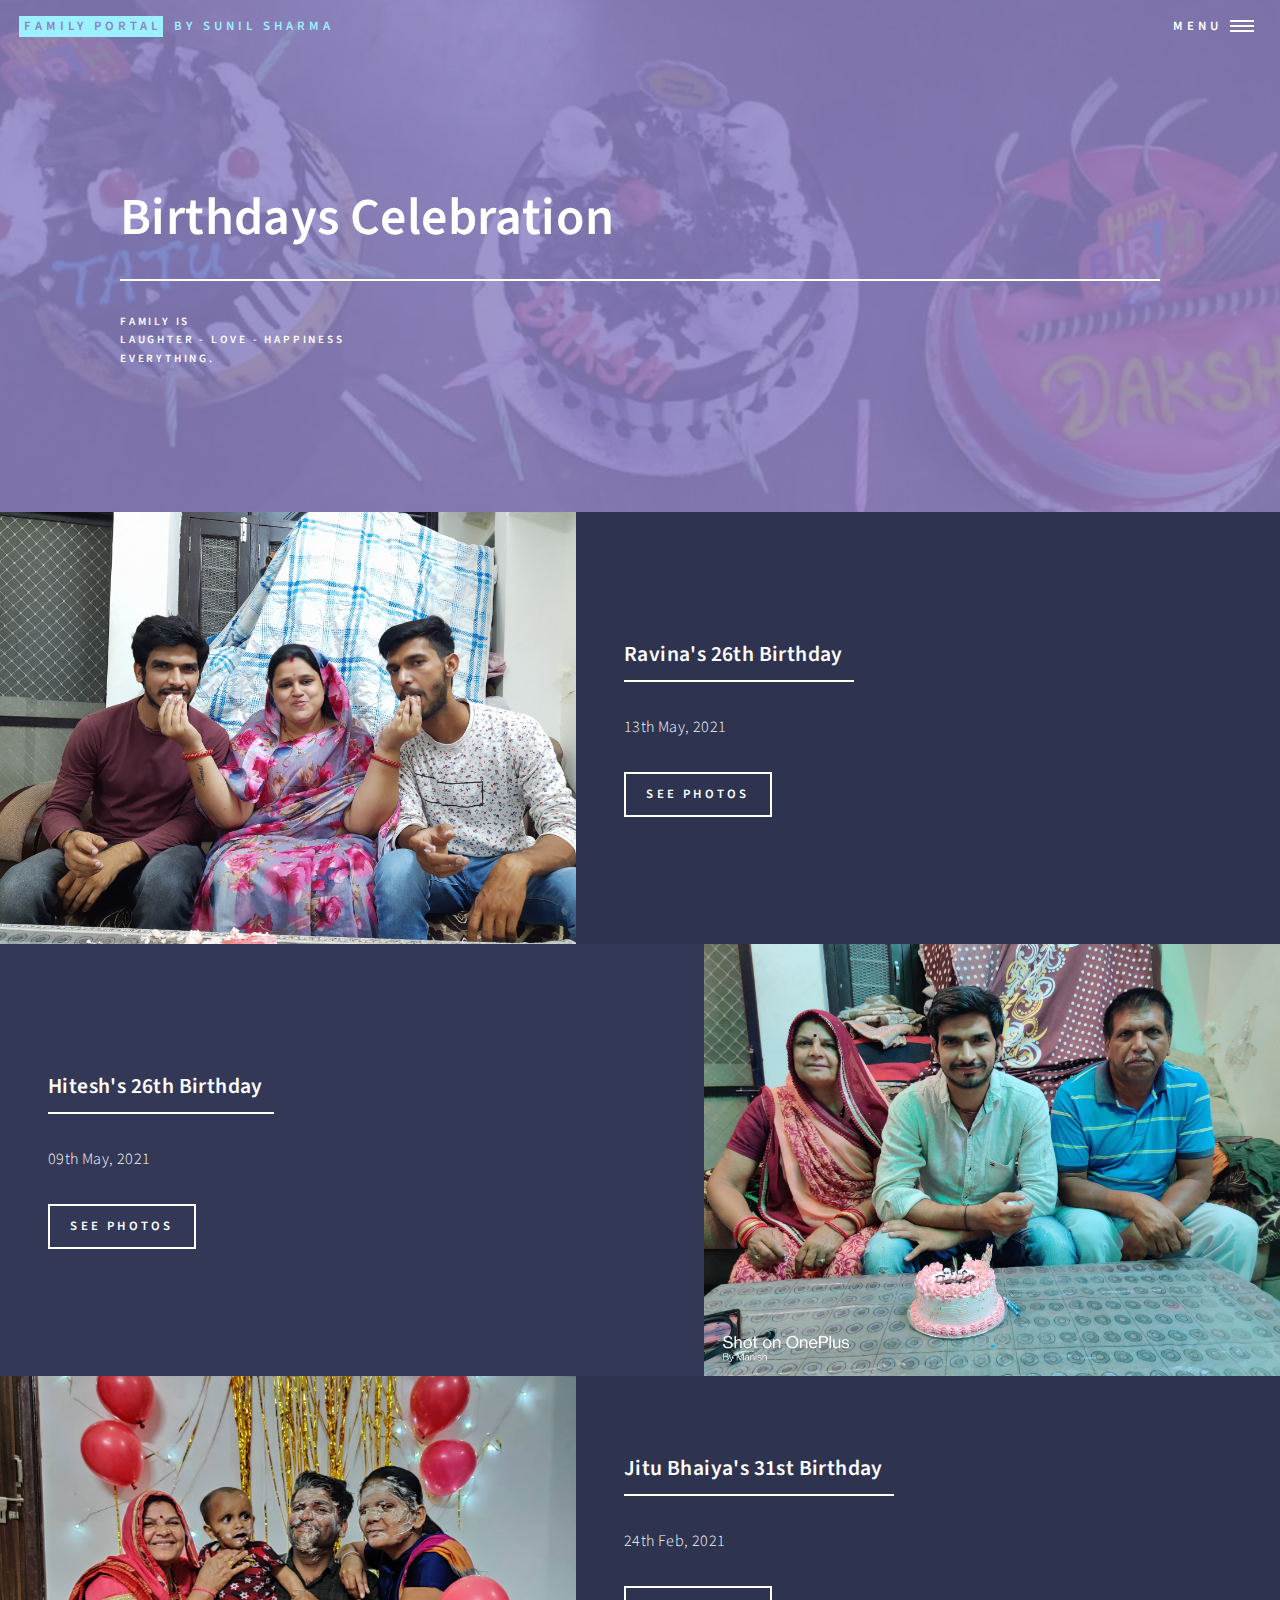
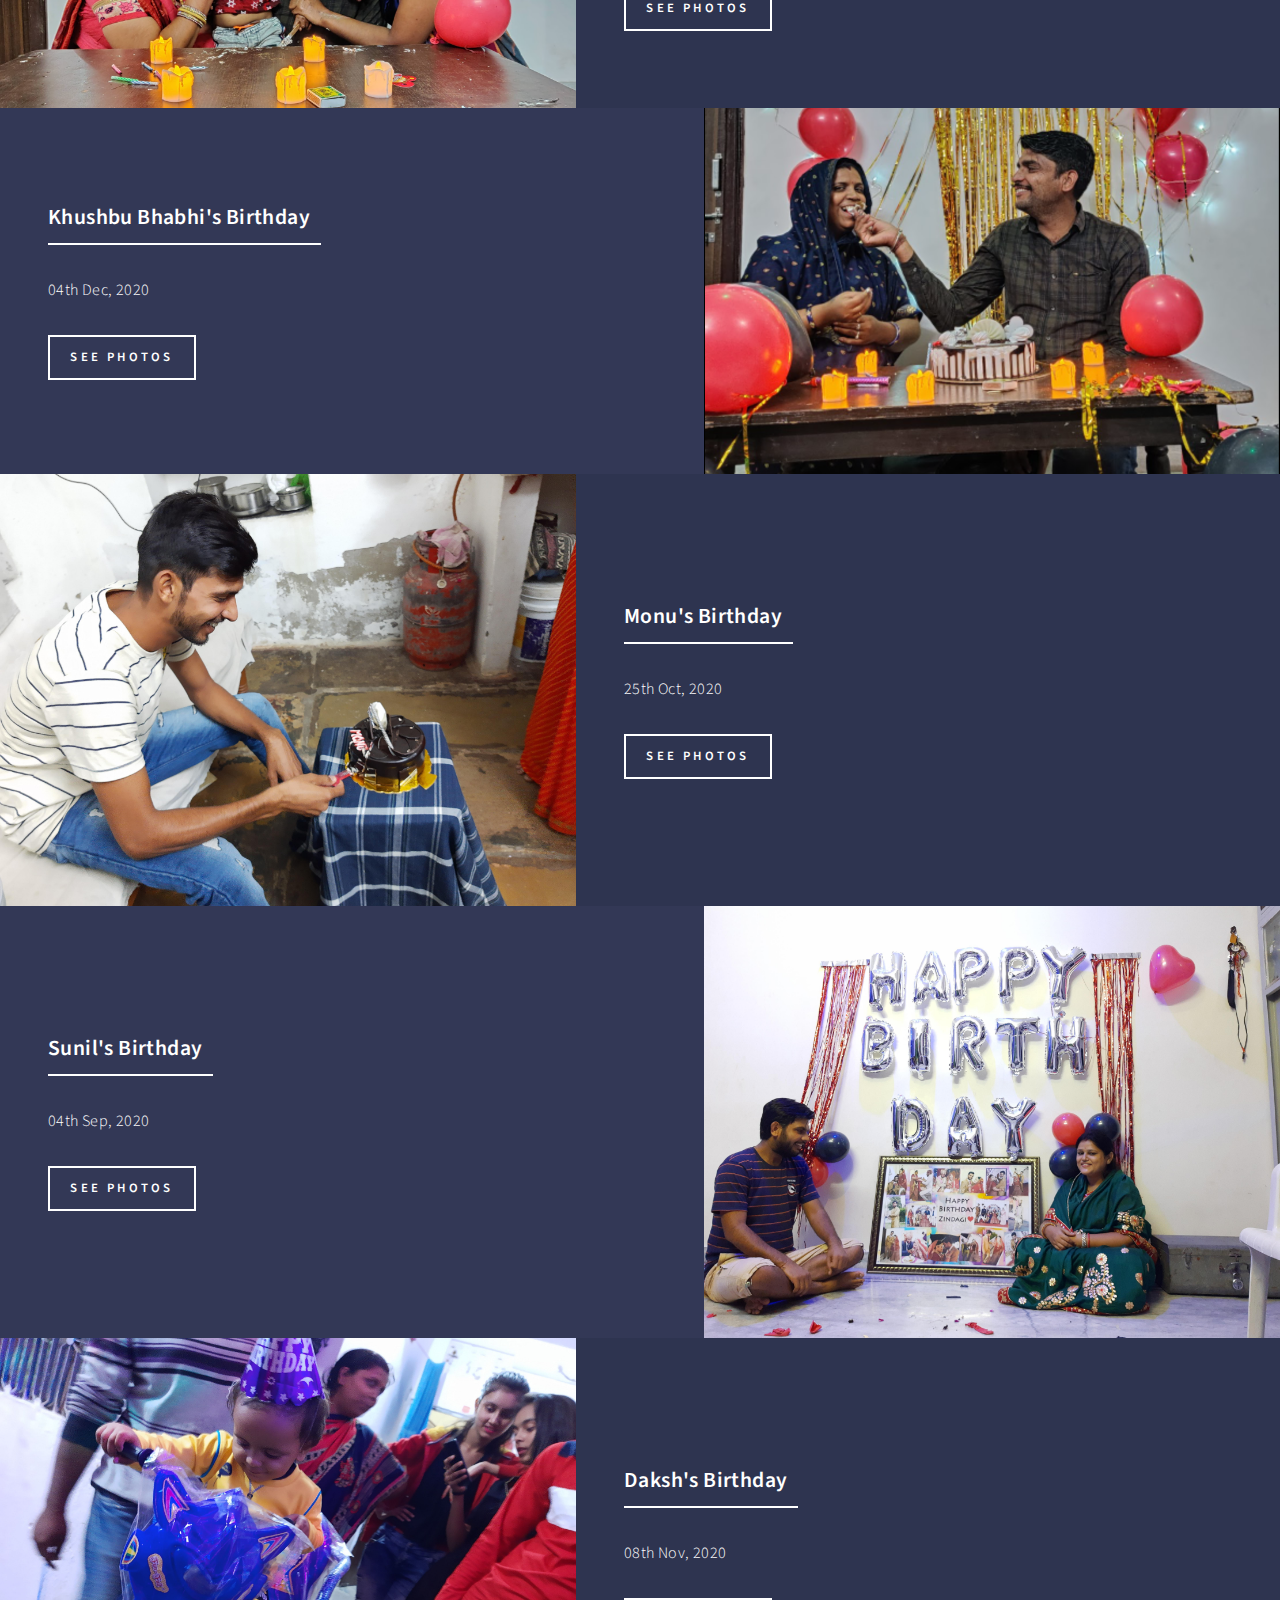
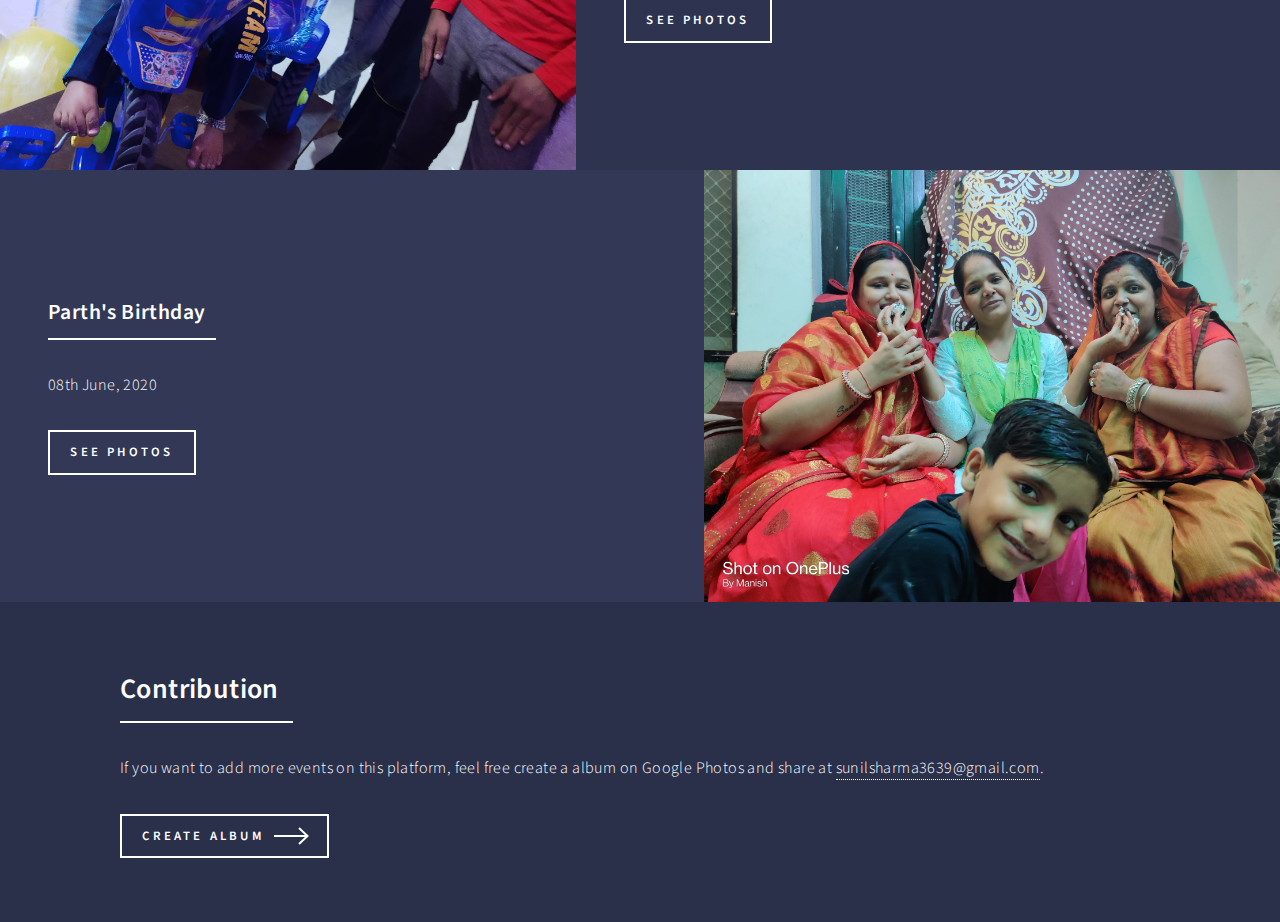
==== commit e254eada: "sss" ====
--- a/birthdays.html
+++ b/birthdays.html
@@ -55,7 +55,7 @@
 					<section id="banner" class="style2 events">
 						<div class="inner">
 							<span class="image">
-								<img src="images/43.png" alt="" />
+								<img src="images/57.png" alt="" />
 							</span>
 							<header class="major">
 								<h1>Birthdays Celebration</h1>
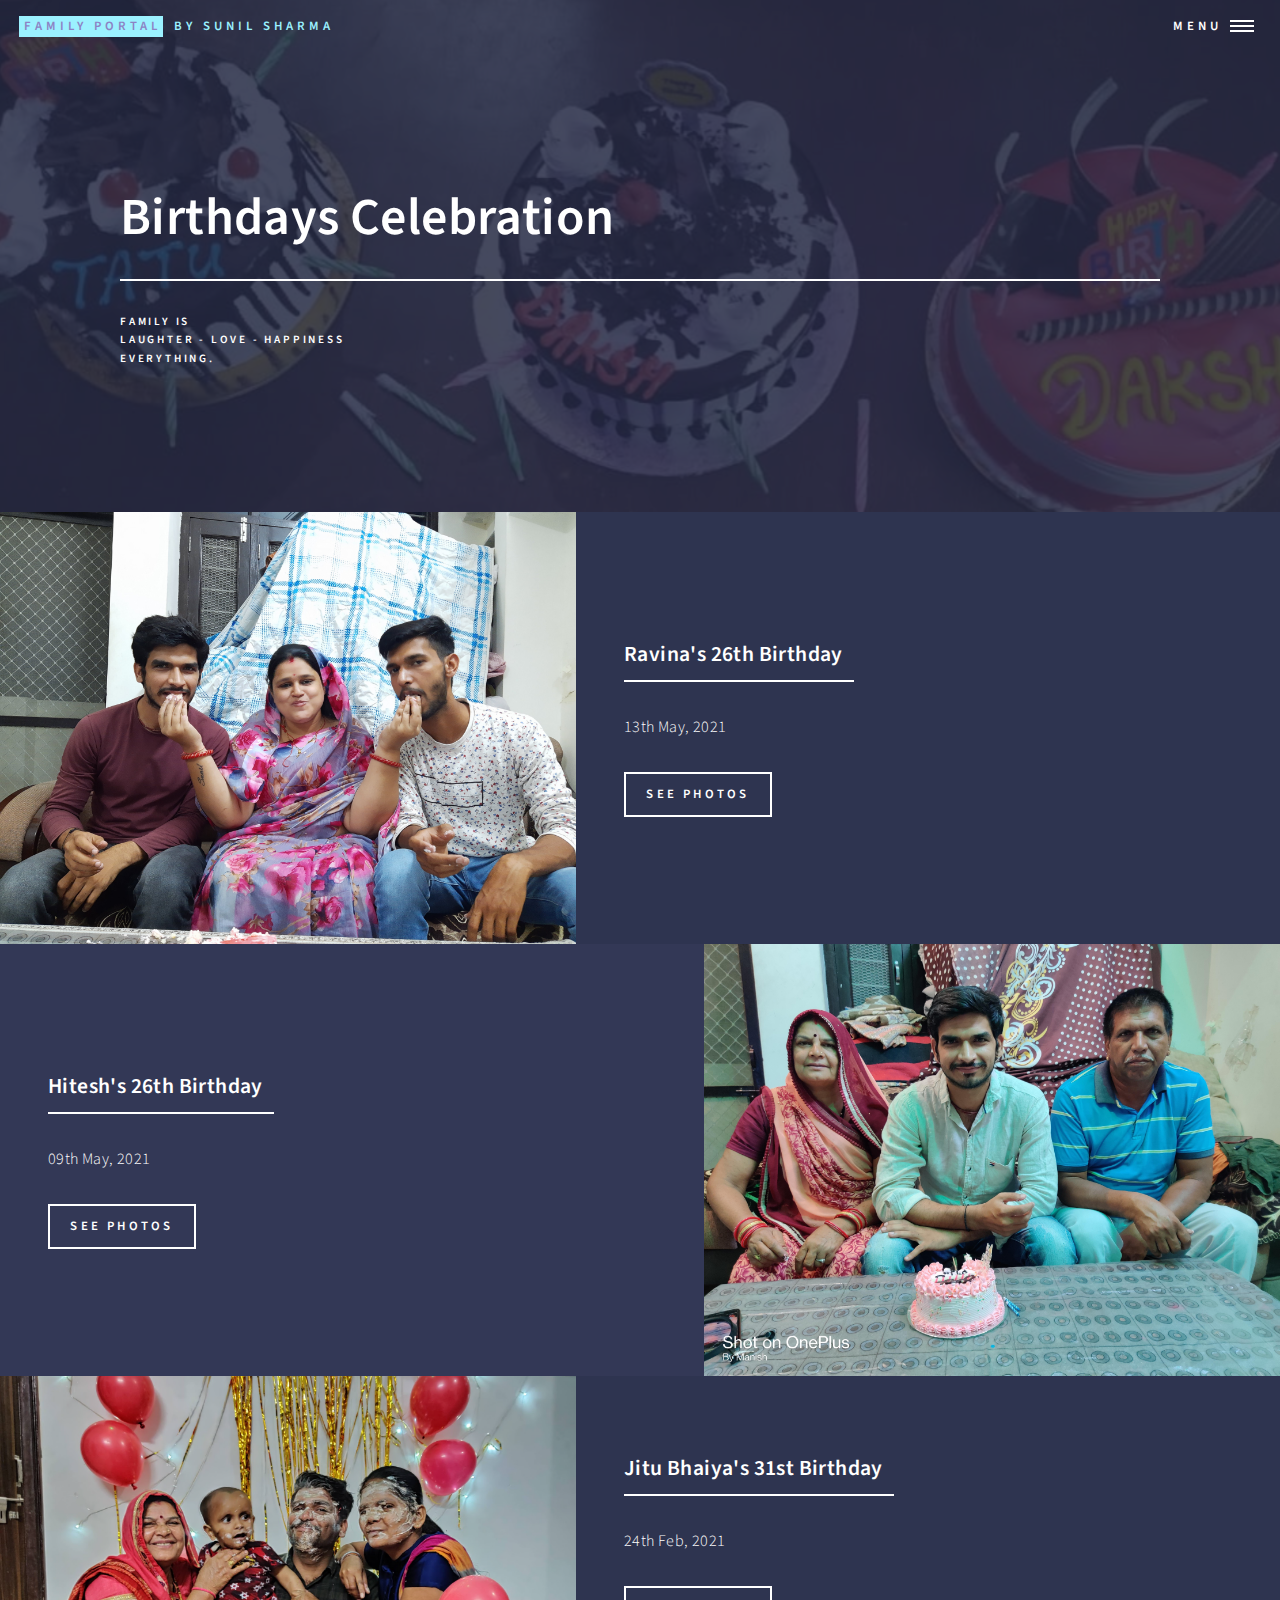
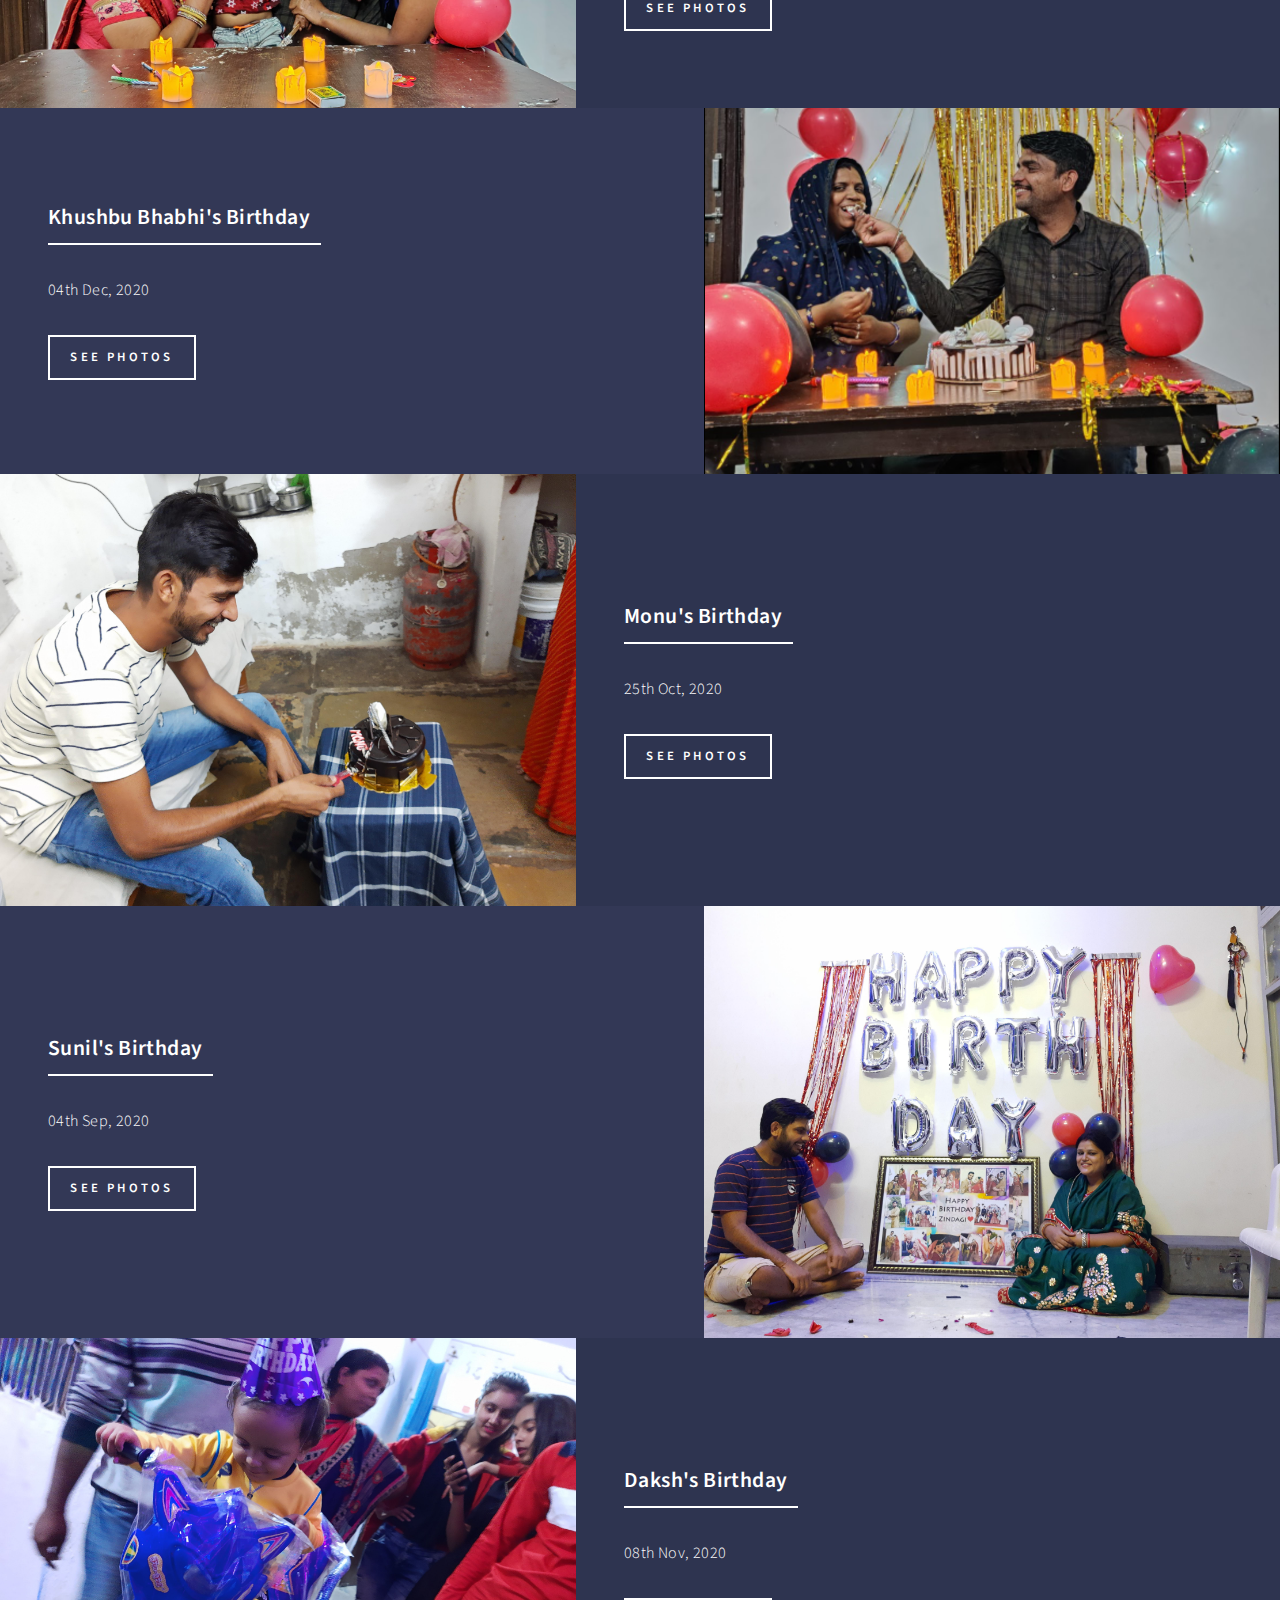
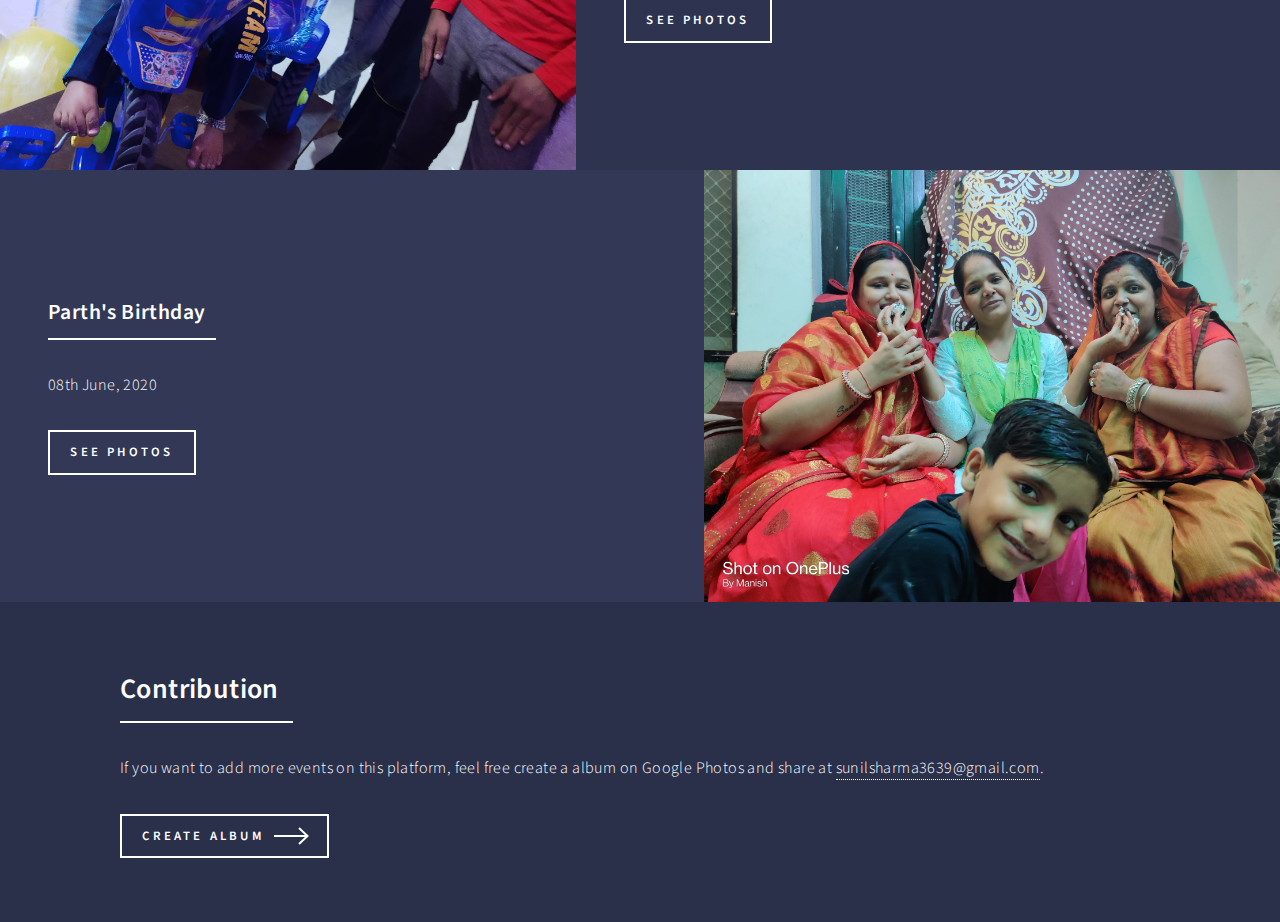
==== commit 03ab630c: "sss" ====
--- a/birthdays.html
+++ b/birthdays.html
@@ -21,7 +21,7 @@
   gtag('config', 'G-GB2137MVP3');
 </script>
 	</head>
-	<body class="is-preload">
+	<body class="#">
 
 		<!-- Wrapper -->
 			<div id="wrapper" class="birthdays">
@@ -43,16 +43,16 @@
 							<li><a class="button primary" href="birthdays.html"> Birthdays </a></li>
 							<li><a href="ganpati.html"> Ganpati Celebrations </a></li>
 							<li><a href="holi.html"> Holi Celebrations </a></li>
+							<li><a href="rakhi.html"> Rakhi Celebrations </a></li>
 							<li><a href="gallery.html"> Gallery </a></li>
-						</ul>
-						<ul class="actions stacked">
-							<li><a href="index.html" class="button primary fit">Celebrations</a></li>
+							<li><a href="rakhi.html"> Rakhi Celebrations </a></li>
+              				<li><a href="celebrations.html" >Celebrations</a></li>
 						</ul>
 					</nav>
 
 				<!-- Banner -->
 				<!-- Note: The "styleN" class below should match that of the header element. -->
-					<section id="banner" class="style2 events">
+					<section id="banner" class="events">
 						<div class="inner">
 							<span class="image">
 								<img src="images/57.png" alt="" />
